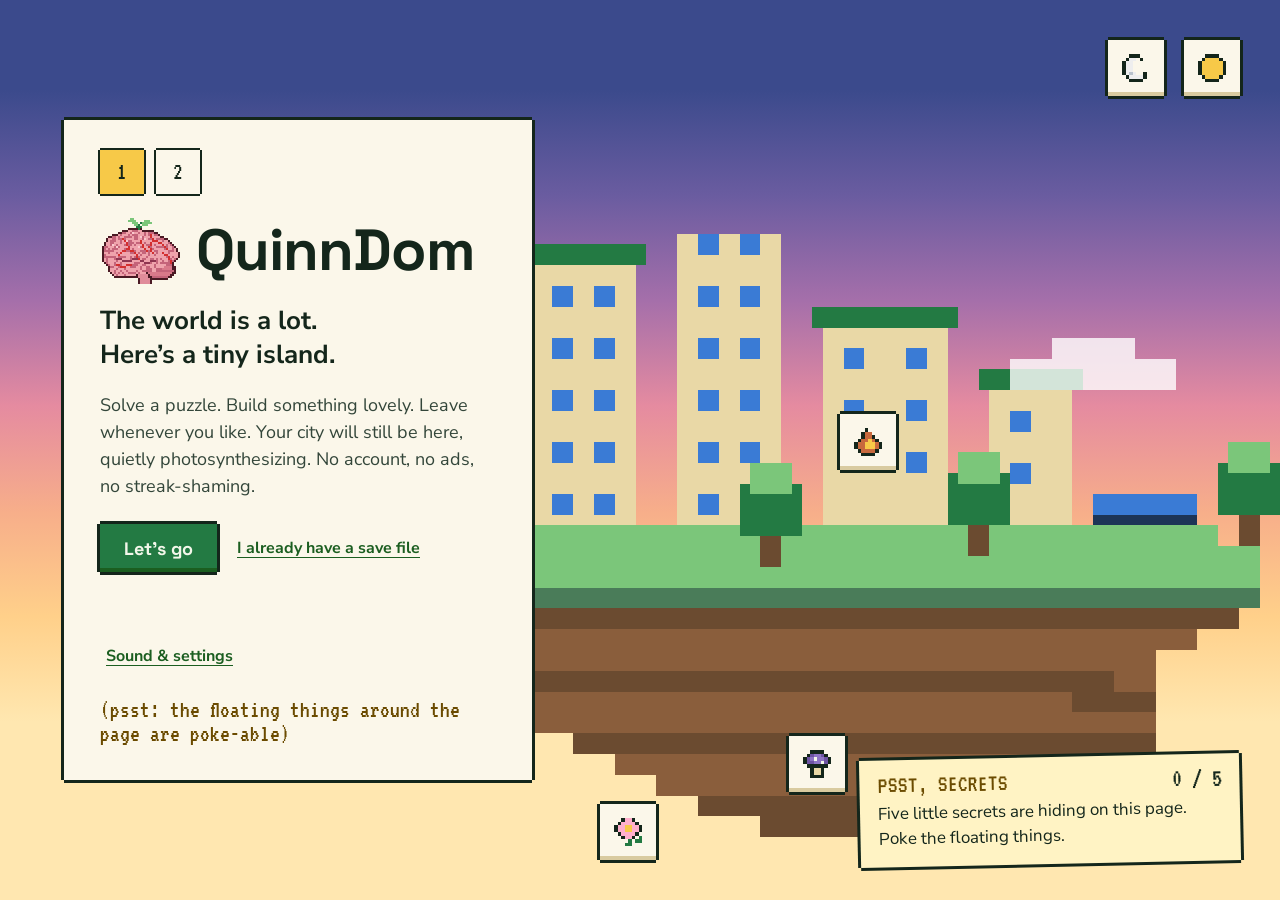
==== index.html @ 4a49a49a "Add the 30 approved passport prompts with answer lists Co-Authored-By: Claude Opus 5.5 <noreply@anth" ====
<!doctype html>
<html lang="en">
<head>
<meta charset="utf-8">
<meta name="viewport" content="width=device-width, initial-scale=1">
<title>QuinnDom</title>
<meta name="description" content="A daily puzzle game that grows one small floating city.">
<link rel="icon" type="image/svg+xml" href="favicon.svg">
<link rel="preconnect" href="https://fonts.googleapis.com">
<link rel="preconnect" href="https://fonts.gstatic.com" crossorigin>
<link href="https://fonts.googleapis.com/css2?family=Nunito+Sans:wght@400;700;800&family=Space+Grotesk:wght@500;700&family=VT323&display=swap" rel="stylesheet">
<link rel="stylesheet" href="css/tokens.css">
<link rel="stylesheet" href="css/ui.css">
<link rel="stylesheet" href="css/screens.css">
</head>
<body>
<main id="app"></main>
<div class="toast pxp" id="toast" role="status" aria-live="polite"></div>
<noscript><p style="padding:24px;color:#F3F7EA;font-family:sans-serif">QuinnDom needs JavaScript to run. Please turn it on for this page.</p></noscript>
<script src="js/clock.js"></script>
<script src="js/countries.js"></script>
<script src="js/prompts.js"></script>
<script src="js/save.js"></script>
<script src="js/sound.js"></script>
<script src="js/art.js"></script>
<script src="js/screens.js"></script>
<script src="js/main.js"></script>
</body>
</html>
---- css/tokens.css ----
/* QuinnDom palette v4 (final) + pixel UI kit tokens */
:root {
  /* Day */
  --forest:#1B5E20; --canopy:#237A43; --leaf:#7BC67A; --moss:#4A7C59; --sky:#3A7BD5; --harbour:#1D3557;
  --sun:#F7C948; --honey:#E9C46A; --brass:#C9A227; --sand:#E9D8A6; --mist:#F3F7EA; --ink:#14261B;
  --clay:#C8693D; --wisteria:#B392AC; --lilac:#CDB4DB;
  /* Night */
  --charcoal:#222831; --slate:#393E46; --biolume:#00ADB5; --fungal:#8EF9F3; --moss-glow:#5CB85C; --moonlight:#EEEEEE;
  /* Punk accents */
  --neon-cyan:#00F5FF; --riot-blue:#2541B2; --spray-teal:#00BFA6;
  /* Rare resources */
  --mimosa:#D9638F; --psilocybe:#6E54A3; --petal-pink:#FFAFCC;
  /* Pixel UI kit (from the v2 boards) */
  --parchment:#FBF7EA; --parchment-shade:#D9CBA0; --note-yellow:#FFF3C4; --sign-wood:#C98A5A; --sign-wood-dark:#A8673F;
  --body-text:#33463A;
  /* Type */
  --font-head:'Space Grotesk',system-ui,sans-serif;
  --font-body:'Nunito Sans',system-ui,sans-serif;
  --font-pixel:'VT323',ui-monospace,monospace;
}
---- css/ui.css ----
*{box-sizing:border-box}
[hidden]{display:none !important}
html,body{margin:0;height:100%}
body{font-family:var(--font-body);color:var(--ink);background:var(--ink);-webkit-font-smoothing:antialiased}
.px{image-rendering:pixelated;shape-rendering:crispEdges}
.sr-only{position:absolute;width:1px;height:1px;overflow:hidden;clip:rect(0 0 0 0);white-space:nowrap}

/* stepped 3px ink outline */
.pxp{background:var(--parchment);box-shadow:0 -3px 0 0 var(--ink),0 3px 0 0 var(--ink),-3px 0 0 0 var(--ink),3px 0 0 0 var(--ink)}
.pbtn{display:inline-flex;align-items:center;justify-content:center;font-family:var(--font-head);font-weight:700;font-size:18px;min-height:48px;padding:0 24px;border:0;cursor:pointer;text-decoration:none;
  background:var(--canopy);color:var(--mist);
  box-shadow:0 -3px 0 0 var(--ink),0 3px 0 0 var(--ink),-3px 0 0 0 var(--ink),3px 0 0 0 var(--ink),inset 0 -4px 0 0 var(--forest)}
.pbtn:hover{background:#2B8A4F}
.pbtn:active{transform:translateY(2px)}
.pbtn.light{background:var(--parchment);color:var(--ink);font-size:16px;padding:0 16px;
  box-shadow:0 -3px 0 0 var(--ink),0 3px 0 0 var(--ink),-3px 0 0 0 var(--ink),3px 0 0 0 var(--ink),inset 0 -4px 0 0 var(--parchment-shade)}
.pbtn.light:hover{background:var(--note-yellow)}
.plink{font-family:var(--font-body);font-weight:700;font-size:16px;min-height:44px;padding:0 6px;border:0;background:transparent;color:var(--forest);cursor:pointer;text-decoration:underline;text-underline-offset:4px}
.plink:hover{color:var(--ink)}
.pbtn:focus-visible,.plink:focus-visible,.stepb:focus-visible,.pin:focus-visible,.egg:focus-visible,.pswitch:focus-visible,.prange:focus-visible{outline:3px solid var(--sun);outline-offset:3px}
.stepb{width:44px;height:44px;padding:0;border:0;cursor:pointer;display:inline-flex;align-items:center;justify-content:center;font-family:var(--font-pixel);font-size:24px;color:var(--ink);
  box-shadow:0 -2px 0 0 var(--ink),0 2px 0 0 var(--ink),-2px 0 0 0 var(--ink),2px 0 0 0 var(--ink)}
.pin{width:100%;min-height:48px;padding:0 14px;border:0;background:#fff;font-family:var(--font-body);font-size:18px;color:var(--ink);
  box-shadow:0 -2px 0 0 var(--ink),0 2px 0 0 var(--ink),-2px 0 0 0 var(--ink),2px 0 0 0 var(--ink)}
.pin::placeholder{color:#5C6B60}
.pin::selection{background:var(--sun)}

/* on/off switch (44px touch target) */
.pswitch{position:relative;flex:0 0 auto;width:76px;min-height:44px;border:0;padding:0;cursor:pointer;background:var(--parchment-shade);font-family:var(--font-pixel);font-size:22px;color:var(--ink);
  box-shadow:0 -2px 0 0 var(--ink),0 2px 0 0 var(--ink),-2px 0 0 0 var(--ink),2px 0 0 0 var(--ink)}
.pswitch[aria-checked="true"]{background:var(--leaf)}
.pswitch .knob{position:absolute;top:6px;left:6px;width:30px;height:32px;background:var(--parchment);box-shadow:0 0 0 2px var(--ink);transition:transform .15s steps(3)}
.pswitch[aria-checked="true"] .knob{transform:translateX(34px)}
.pswitch .lbl{position:absolute;top:50%;transform:translateY(-50%);right:10px}
.pswitch[aria-checked="true"] .lbl{right:auto;left:10px}

/* volume slider */
.prange{-webkit-appearance:none;appearance:none;width:100%;height:44px;background:transparent;cursor:pointer}
.prange::-webkit-slider-runnable-track{height:12px;background:var(--parchment-shade);box-shadow:0 0 0 2px var(--ink)}
.prange::-moz-range-track{height:12px;background:var(--parchment-shade);box-shadow:0 0 0 2px var(--ink)}
.prange::-webkit-slider-thumb{-webkit-appearance:none;width:22px;height:30px;margin-top:-9px;background:var(--canopy);border:0;box-shadow:0 0 0 2px var(--ink)}
.prange::-moz-range-thumb{width:22px;height:30px;border-radius:0;background:var(--canopy);border:0;box-shadow:0 0 0 2px var(--ink)}

/* sound cue toast: every sound has a visual cue */
.toast{position:fixed;left:50%;bottom:28px;transform:translateX(-50%);z-index:50;padding:8px 16px;font-family:var(--font-pixel);font-size:24px;line-height:24px;background:var(--note-yellow);color:var(--ink);pointer-events:none;opacity:0;transition:opacity .15s}
.toast.show{opacity:1}

@media (prefers-reduced-motion:reduce){*{animation:none !important;transition:none !important}}
[tabindex="-1"]:focus{outline:none}
---- css/screens.css ----
.screen{position:fixed;inset:0;overflow:auto;display:none}
.screen.active{display:block}

/* ---------- Welcome ---------- */
.w-stage{position:relative;min-height:100vh;min-height:100dvh;overflow:hidden;background:var(--ink)}
.sky{position:absolute;inset:0;opacity:0;transition:opacity .9s ease-out}
.sky.on{opacity:1}
.sky svg.island{position:absolute;right:0;bottom:0;width:min(1056px,78vw);height:auto;max-height:90%}
.sign{position:absolute;left:min(600px,44vw);top:64px;display:none;flex-direction:column;align-items:center}
.sign.on{display:flex}
.sign .board{padding:10px 22px;background:var(--sign-wood);color:#FFF6E0;font-family:var(--font-head);font-weight:700;font-size:24px;white-space:nowrap;max-width:46vw;overflow:hidden;text-overflow:ellipsis;
  box-shadow:0 -3px 0 0 var(--ink),0 3px 0 0 var(--ink),-3px 0 0 0 var(--ink),3px 0 0 0 var(--ink),inset 0 -4px 0 0 var(--sign-wood-dark)}
.sign .legs{display:flex;gap:120px}
.sign .legs span{width:6px;height:28px;background:var(--sign-wood-dark);box-shadow:0 0 0 2px var(--ink)}
.egg{position:absolute;z-index:3;width:56px;height:56px;padding:0;border:0;cursor:pointer;display:inline-flex;align-items:center;justify-content:center;background:var(--parchment);
  box-shadow:0 -3px 0 0 var(--ink),0 3px 0 0 var(--ink),-3px 0 0 0 var(--ink),3px 0 0 0 var(--ink),inset 0 -4px 0 0 var(--parchment-shade);animation:bob 2.6s ease-in-out infinite}
.egg:hover{background:var(--note-yellow)}
.egg.found{animation:none;background:#D9F0C9}
.egg svg{width:28px;height:28px}
@keyframes bob{0%,100%{transform:translateY(0)}50%{transform:translateY(-7px)}}
.secrets{position:absolute;right:40px;bottom:36px;width:min(380px,calc(100vw - 80px));padding:14px 18px 16px;display:flex;flex-direction:column;gap:6px;background:var(--note-yellow);transform:rotate(-1.2deg)}
.secrets .hd{display:flex;justify-content:space-between;align-items:baseline;font-family:var(--font-pixel)}
.secrets .hd span:first-child{font-size:24px;line-height:20px;color:#6B4B00}
.secrets .hd span:last-child{font-size:26px;line-height:20px}
.secrets .note{font-size:17px;line-height:25px}
.w-wrap{position:absolute;inset:0;display:flex;align-items:center;padding:0 64px;pointer-events:none}
.w-card{pointer-events:auto;width:468px;max-width:100%;padding:30px 36px 34px;display:flex;flex-direction:column;gap:22px;max-height:calc(100vh - 32px);overflow:auto}
.w-card .col{display:flex;flex-direction:column;gap:20px}
.w-card .col.tight{gap:18px}
.w-card h1{margin:0;font-family:var(--font-head);font-weight:700;font-size:58px;line-height:1;letter-spacing:-1px}
.w-card h2{margin:0;font-family:var(--font-head);font-weight:700;font-size:32px;line-height:38px;text-wrap:balance}
.w-card .brand{display:flex;align-items:center;gap:16px}
.w-card .brand svg{width:80px;height:68px;flex:0 0 auto}
.w-card .hello{margin:0;font-size:26px;line-height:34px;font-weight:700;text-wrap:balance}
.w-card .body{margin:0;font-size:18px;line-height:27px;color:var(--body-text)}
.w-card .small{margin:0;font-size:16px;line-height:24px;color:var(--body-text)}
.w-card .psst{margin:0;font-family:var(--font-pixel);font-size:24px;line-height:24px;color:#6B4B00}
.w-card .field{display:flex;flex-direction:column;gap:6px}
.w-card label{font-weight:800;font-size:16px}
.w-card .row{display:flex;flex-wrap:wrap;align-items:center;gap:14px;padding-top:4px}
.w-card .row.nowrap{flex-wrap:nowrap;padding-top:0;gap:12px}
.w-card .err{margin:0;min-height:22px;font-weight:700;font-size:15px;color:#9A3412}
@media (max-width:900px){
  .w-wrap{padding:16px;align-items:flex-start}
  .secrets{position:absolute;right:16px;left:16px;bottom:16px;width:auto}
  .egg{transform:scale(.85)}
}

/* ---------- Home (placeholder for Release 1) ---------- */
.h-stage{min-height:100vh;background:linear-gradient(#4F9BE3,#B0D8EE 55%,#F1EDCF);padding:24px;display:flex;flex-direction:column;gap:20px}
.h-top{display:flex;justify-content:space-between;align-items:center;gap:12px;flex-wrap:wrap}
.h-top .name{padding:10px 18px;font-family:var(--font-head);font-weight:700;font-size:22px}
.h-main{max-width:720px;margin:0 auto;width:100%;padding:28px 32px 32px;display:flex;flex-direction:column;gap:16px}
.h-main h1{margin:0;font-family:var(--font-head);font-size:36px;line-height:42px}
.h-main p{margin:0;font-size:18px;line-height:27px;color:var(--body-text)}
.h-main .tag{font-family:var(--font-pixel);font-size:24px;color:#6B4B00}

/* ---------- Settings ---------- */
.s-stage{min-height:100vh;background:linear-gradient(#4F9BE3,#B0D8EE 55%,#F1EDCF);padding:24px}
.s-card{max-width:620px;margin:0 auto;padding:28px 32px 32px;display:flex;flex-direction:column;gap:20px}
.s-card h1{margin:0;font-family:var(--font-head);font-size:34px}
.s-card h2{margin:4px 0 0;font-family:var(--font-head);font-size:22px}
.s-row{display:flex;align-items:center;justify-content:space-between;gap:16px}
.s-row .txt{display:flex;flex-direction:column;gap:2px}
.s-row .txt b{font-size:18px}
.s-row .txt span{font-size:15px;color:var(--body-text);line-height:21px}
.s-vol{display:flex;align-items:center;gap:12px}
.s-vol .pct{font-family:var(--font-pixel);font-size:26px;min-width:64px;text-align:right}
.s-grid{display:flex;flex-wrap:wrap;gap:10px}
.s-now{font-family:var(--font-pixel);font-size:24px;color:#6B4B00;min-height:24px}
.s-hint{margin:0;font-size:15px;color:var(--body-text);line-height:21px}
.s-hr{border:0;height:3px;background:var(--parchment-shade);margin:0}

.h-clock{display:flex;flex-wrap:wrap;align-items:baseline;gap:8px 16px}
.h-date{font-size:16px;color:var(--body-text)}
.h-count{font-family:var(--font-pixel);font-size:26px;color:var(--harbour);margin-left:auto}
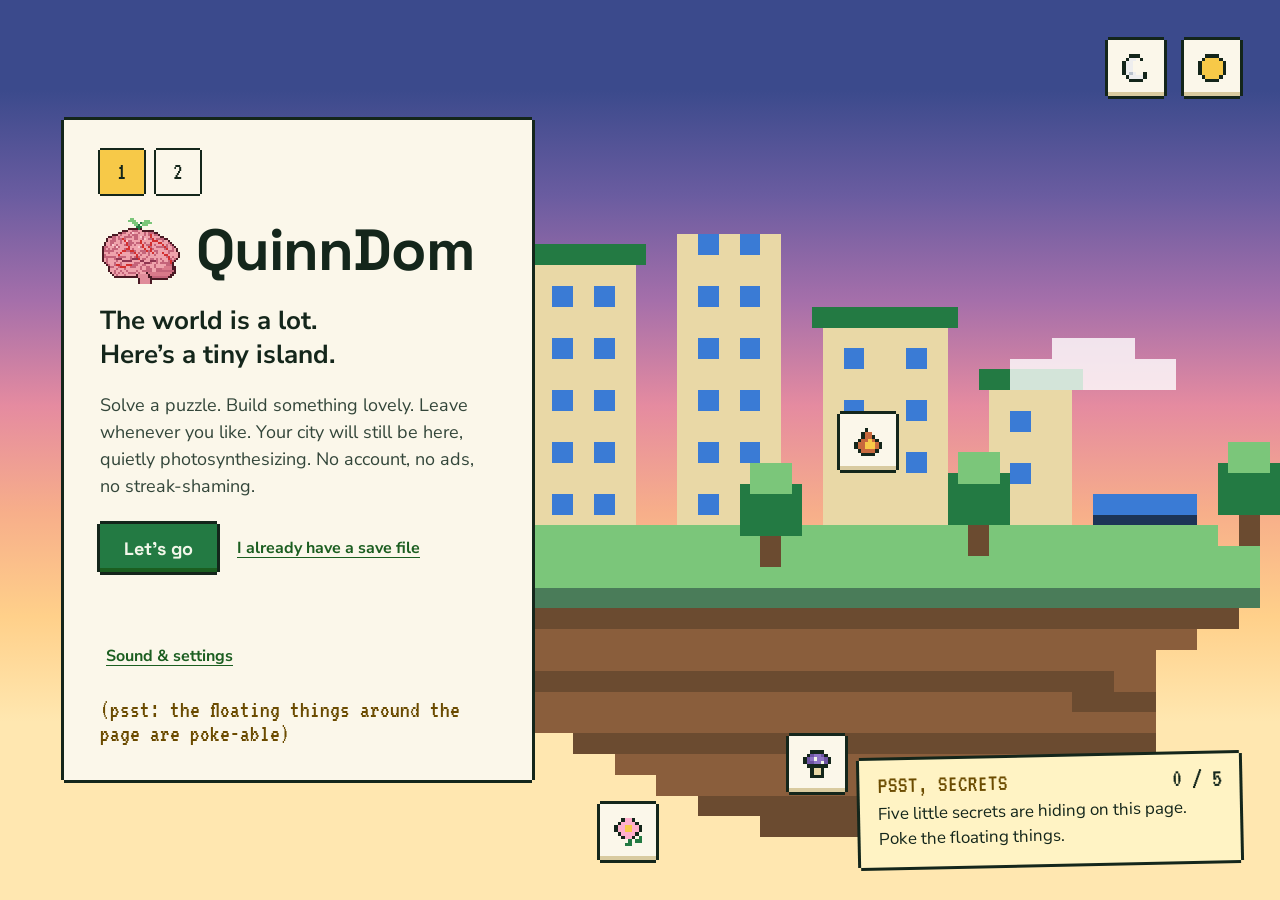
==== commit 5738b4a6: "Passport screen: chart sheet, 3 pins, suggestions, stamp book; verified prompt answer lists; save re" ====
--- a/index.html
+++ b/index.html
@@ -12,6 +12,7 @@
 <link rel="stylesheet" href="css/tokens.css">
 <link rel="stylesheet" href="css/ui.css">
 <link rel="stylesheet" href="css/screens.css">
+<link rel="stylesheet" href="css/passport.css">
 </head>
 <body>
 <main id="app"></main>
@@ -23,6 +24,7 @@
 <script src="js/save.js"></script>
 <script src="js/sound.js"></script>
 <script src="js/art.js"></script>
+<script src="js/passport.js"></script>
 <script src="js/screens.js"></script>
 <script src="js/main.js"></script>
 </body>
--- a/css/passport.css
+++ b/css/passport.css
@@ -0,0 +1,125 @@
+/* ---------- Passport screen: printed chart + stamp book ---------- */
+.pp-stage{min-height:100vh;background:linear-gradient(#4F9BE3,#B0D8EE 55%,#F1EDCF);padding:20px 24px 40px}
+.pp-top{max-width:1120px;margin:0 auto 20px;display:flex;align-items:center;justify-content:space-between;gap:12px}
+.pp-top-t{font-family:var(--font-pixel);font-size:30px;letter-spacing:2px;color:var(--harbour)}
+.pp-grid{max-width:1120px;margin:0 auto;display:grid;grid-template-columns:minmax(0,1.35fr) minmax(0,1fr);gap:28px;align-items:start}
+
+/* chart sheet: cream paper, ruled double border, faint graticule */
+.pp-chart{position:relative;padding:34px 34px 30px;background-color:#F4E9CD;
+  background-image:linear-gradient(to right,rgba(201,162,39,.16) 1px,transparent 1px),linear-gradient(to bottom,rgba(201,162,39,.16) 1px,transparent 1px);background-size:48px 48px;
+  box-shadow:0 -3px 0 0 var(--ink),0 3px 0 0 var(--ink),-3px 0 0 0 var(--ink),3px 0 0 0 var(--ink),inset 0 0 0 8px #F4E9CD,inset 0 0 0 10px var(--brass),inset 0 0 0 12px #F4E9CD,inset 0 0 0 13px var(--brass);
+  display:flex;flex-direction:column;gap:18px}
+.pp-chart .tick{position:absolute;width:10px;height:10px;border:0 solid var(--ink)}
+.pp-chart .tl{left:20px;top:20px;border-left-width:3px;border-top-width:3px}.pp-chart .tr{right:20px;top:20px;border-right-width:3px;border-top-width:3px}
+.pp-chart .bl{left:20px;bottom:20px;border-left-width:3px;border-bottom-width:3px}.pp-chart .br{right:20px;bottom:20px;border-right-width:3px;border-bottom-width:3px}
+.pp-meta{display:flex;justify-content:space-between;gap:12px;flex-wrap:wrap;font-family:var(--font-pixel);font-size:22px;color:#6B4B00;padding:0 10px}
+
+/* title cartouche with ribbon ends */
+.pp-cartouche{display:flex;align-items:stretch;justify-content:center;padding:0 6px}
+.pp-ct{flex:1;background:var(--parchment);padding:16px 22px 20px;text-align:center;display:flex;flex-direction:column;gap:10px;
+  box-shadow:0 -3px 0 0 var(--ink),0 3px 0 0 var(--ink),-3px 0 0 0 var(--ink),3px 0 0 0 var(--ink),inset 0 -4px 0 0 var(--parchment-shade)}
+.pp-cartouche .rib{width:34px;margin:14px 0;background:var(--clay);box-shadow:0 -3px 0 0 var(--ink),0 3px 0 0 var(--ink),-3px 0 0 0 var(--ink),3px 0 0 0 var(--ink),inset 0 -4px 0 0 #A6532D}
+.pp-cartouche .rib.l{margin-right:-3px;clip-path:polygon(0 0,100% 0,100% 100%,0 100%,30% 50%)}.pp-cartouche .rib.r{margin-left:-3px;clip-path:polygon(0 0,100% 0,70% 50%,100% 100%,0 100%)}
+.pp-tags{display:flex;justify-content:center;gap:8px;flex-wrap:wrap}
+.pp-fam,.pp-lvl{font-family:var(--font-pixel);font-size:22px;line-height:22px;padding:2px 10px;background:var(--note-yellow);color:#6B4B00;box-shadow:0 0 0 2px var(--ink)}
+.pp-lvl[data-level="Easy"]{background:#D9F0C9;color:#1B5E20}.pp-lvl[data-level="Medium"]{background:#FFE6A8;color:#6B4B00}.pp-lvl[data-level="Hard"]{background:#F6C9B6;color:#8A3515}
+.pp-ct h1{margin:0;font-family:var(--font-head);font-weight:700;font-size:32px;line-height:38px;text-wrap:balance}
+.pp-ct h1 .pp-lead{display:block;font-family:var(--font-body);font-weight:700;font-size:16px;line-height:20px;letter-spacing:.5px;text-transform:uppercase;color:var(--body-text);margin-bottom:2px}
+
+/* tries as map pins */
+.pp-pinrow{display:flex;align-items:flex-end;justify-content:space-between;gap:12px;padding:0 10px}
+.pp-pins{list-style:none;margin:0;padding:0;display:flex;gap:18px}
+.pp-pins li{display:flex;flex-direction:column;align-items:center;gap:4px;font-family:var(--font-pixel);font-size:20px;line-height:18px;color:var(--body-text)}
+.pp-pin{width:30px;height:42px}
+.pp-pins li.set .pp-pin{animation:drop .28s steps(4) both}
+.pp-left{font-family:var(--font-pixel);font-size:26px;color:var(--harbour)}
+@keyframes drop{from{transform:translateY(-16px) scale(1.2);opacity:.2}to{transform:none;opacity:1}}
+
+/* guess field + suggestions */
+.pp-form{display:flex;gap:12px;align-items:flex-start;padding:0 10px}
+.pp-combo{position:relative;flex:1}
+.pp-combo .pin{min-height:52px;font-size:20px}
+.pp-form .pbtn{min-height:52px;flex:0 0 auto}
+.pp-sug{list-style:none;margin:6px 0 0;padding:4px 0;position:absolute;left:0;right:0;top:100%;z-index:6;max-height:320px;overflow:auto}
+.pp-sug li{display:flex;justify-content:space-between;gap:12px;align-items:center;min-height:44px;padding:0 14px;cursor:pointer;font-size:18px}
+.pp-sug li span{font-size:14px;color:var(--body-text)}
+.pp-sug li:hover,.pp-sug li[aria-selected="true"]{background:var(--note-yellow)}
+.pp-msg{margin:0;min-height:22px;padding:0 10px;font-weight:700;font-size:15px;color:var(--body-text)}
+.pp-msg.bad{color:#9A3412}
+
+/* ledger of tries: each wrong answer shows why */
+.pp-ledger{list-style:none;margin:0;padding:0 10px;display:flex;flex-direction:column;gap:10px}
+.pp-ledger li{display:flex;gap:12px;align-items:flex-start;padding:10px 14px;background:var(--parchment);box-shadow:0 -2px 0 0 var(--ink),0 2px 0 0 var(--ink),-2px 0 0 0 var(--ink),2px 0 0 0 var(--ink)}
+.pp-ledger .mk{font-family:var(--font-pixel);font-size:30px;line-height:24px;width:22px;text-align:center}
+.pp-ledger li.no .mk{color:#C0392B}.pp-ledger li.ok .mk{color:var(--canopy)}
+.pp-ledger b{font-size:18px}.pp-ledger .why{display:block;font-size:15px;line-height:21px;color:var(--body-text);margin-top:2px}
+
+.pp-rule{margin:0 10px;padding:10px 14px;font-size:15px;line-height:22px;color:var(--ink);background:var(--note-yellow);box-shadow:0 0 0 2px var(--ink)}
+.pp-rule b{display:block;font-family:var(--font-pixel);font-weight:400;font-size:22px;line-height:20px;color:#6B4B00}
+/* result */
+.pp-result{padding:0 10px;display:flex;flex-direction:column;gap:14px}
+.pp-hero{display:flex;gap:20px;align-items:center;flex-wrap:wrap}
+.pp-hero-t{flex:1;min-width:220px;display:flex;flex-direction:column;gap:8px}
+.pp-hero-t h2{margin:0;font-family:var(--font-head);font-size:28px;line-height:34px}
+.pp-hero-t p{margin:0;font-size:17px;line-height:25px;color:var(--body-text)}
+.pp-hero-t .rew{font-family:var(--font-pixel);font-size:24px;line-height:24px;color:#6B4B00}
+.pp-chips{list-style:none;margin:4px 0 0;padding:0;display:flex;flex-wrap:wrap;gap:8px}
+.pp-chips li{padding:4px 10px;background:var(--parchment);font-size:15px;box-shadow:0 0 0 2px var(--ink)}
+.pp-chips li.more{background:var(--note-yellow);font-family:var(--font-pixel);font-size:20px}
+.pp-next{display:flex;align-items:baseline;gap:12px;flex-wrap:wrap;font-size:16px;color:var(--body-text)}
+.pp-cnt{font-family:var(--font-pixel);font-size:30px;color:var(--harbour)}
+
+/* stamps */
+.pp-stamps{list-style:none;margin:0;padding:6px;display:grid;grid-template-columns:repeat(auto-fill,minmax(112px,1fr));gap:16px}
+.pp-stamps.one{display:block;padding:0}
+.pp-stamp{position:relative;display:flex;flex-direction:column;align-items:center;gap:0;padding:0 0 8px;background:#FFFDF4;transform:rotate(var(--rot));color:var(--ink);
+  box-shadow:0 -3px 0 0 var(--ink-c),0 3px 0 0 var(--ink-c),-3px 0 0 0 var(--ink-c),3px 0 0 0 var(--ink-c),0 0 0 7px #FFFDF4,0 -10px 0 0 var(--ink-c),0 10px 0 0 var(--ink-c),-10px 0 0 0 var(--ink-c),10px 0 0 0 var(--ink-c)}
+.pp-stamp .band{align-self:stretch;text-align:center;background:var(--ink-c);color:#fff;font-family:var(--font-pixel);font-size:16px;line-height:18px;letter-spacing:1px}
+.pp-stamp .code{font-family:var(--font-pixel);font-size:52px;line-height:50px;color:var(--ink-c);margin-top:4px}
+.pp-stamp .nm{font-family:var(--font-head);font-weight:700;font-size:13px;line-height:16px;text-align:center;padding:0 6px;text-wrap:balance}
+.pp-stamp .dt{font-family:var(--font-pixel);font-size:16px;line-height:16px;color:var(--body-text);margin-top:2px}
+.pp-stamp.gold{background:linear-gradient(135deg,#FFF3C4,#F7C948 55%,#E9C46A);--ink-c:#8A6A00}
+.pp-stamp.gold .code{color:#5C4500}.pp-stamp.gold .band{background:#8A6A00;color:#FFF3C4}.pp-stamp.gold .dt{color:#5C4500}
+.pp-stamp .gem{position:absolute;right:-14px;top:-18px;width:26px;height:26px;display:flex;align-items:center;justify-content:center;background:var(--sun);color:#fff;box-shadow:0 0 0 2px var(--ink)}
+.pp-stamp.big{width:168px;margin:14px}
+.pp-stamp.big .code{font-size:76px;line-height:70px}.pp-stamp.big .nm{font-size:15px}.pp-stamp.big .band{font-size:18px}
+.pp-stamp.slam{animation:slam .5s steps(6) both}
+@keyframes slam{0%{transform:rotate(var(--rot)) scale(2.2);opacity:0}60%{transform:rotate(var(--rot)) scale(.92);opacity:1}100%{transform:rotate(var(--rot)) scale(1)}}
+.pp-ghost{aspect-ratio:1/1.1;display:flex;align-items:center;justify-content:center;font-family:var(--font-pixel);font-size:40px;color:var(--parchment-shade);box-shadow:0 0 0 3px var(--parchment-shade) inset}
+
+/* passport book */
+.pp-book-wrap{display:flex;flex-direction:column}
+.pp-cover{display:flex;justify-content:space-between;align-items:center;gap:12px;padding:18px 22px;background:var(--harbour);color:var(--mist);
+  box-shadow:0 -3px 0 0 var(--ink),-3px 0 0 0 var(--ink),3px 0 0 0 var(--ink)}
+.pp-covt h2{margin:0;font-family:var(--font-head);font-size:28px;line-height:32px;color:var(--honey);letter-spacing:1px}
+.pp-sub{font-family:var(--font-pixel);font-size:20px;letter-spacing:3px;color:#B0D8EE}
+.pp-nums{display:flex;flex-direction:column;align-items:flex-end;font-family:var(--font-pixel);font-size:30px;line-height:28px}
+.pp-nums .g{font-size:22px;color:var(--honey)}
+.pp-pages{padding:20px 18px 22px;background:var(--parchment);display:flex;flex-direction:column;gap:12px;
+  box-shadow:0 3px 0 0 var(--ink),-3px 0 0 0 var(--ink),3px 0 0 0 var(--ink),inset 0 -4px 0 0 var(--parchment-shade)}
+.pp-pages h3{margin:6px 0 0;font-family:var(--font-head);font-size:16px;letter-spacing:.5px;text-transform:uppercase;color:var(--body-text)}
+.pp-empty{margin:0;font-size:16px;line-height:24px;color:var(--body-text)}
+.pp-cont{list-style:none;margin:0;padding:0;display:flex;flex-direction:column;gap:8px}
+.pp-cont li{display:grid;grid-template-columns:116px 1fr 56px;gap:10px;align-items:center;font-size:14px}
+.pp-cont .bar{height:12px;background:var(--parchment-shade);box-shadow:0 0 0 2px var(--ink);display:block}
+.pp-cont .bar i{display:block;height:100%}
+.pp-cont .cv{font-family:var(--font-pixel);font-size:20px;text-align:right}
+
+/* home card */
+.h-pass{display:flex;align-items:center;justify-content:space-between;gap:16px;flex-wrap:wrap;padding:16px 20px;background:#F4E9CD}
+.h-pass .t{display:flex;flex-direction:column;gap:2px}
+.h-pass .t b{font-family:var(--font-head);font-size:20px}
+.h-pass .t span{font-size:15px;color:var(--body-text)}
+
+@media (max-width:900px){
+  .pp-stage{padding:14px 16px 36px}
+  .pp-grid{grid-template-columns:1fr;gap:24px}
+  .pp-chart{padding:30px 20px 26px}
+  .pp-ct h1{font-size:26px;line-height:32px}
+  .pp-form{flex-wrap:wrap}.pp-form .pbtn{width:100%}
+  .pp-cartouche .rib{width:20px}
+  .pp-cont li{grid-template-columns:96px 1fr 48px}
+}
+.pp-top .pbtn{white-space:nowrap;padding:0 14px}
+.pp-left{white-space:nowrap}
+@media (max-width:480px){.pp-left{font-size:22px}.pp-pins{gap:12px}}
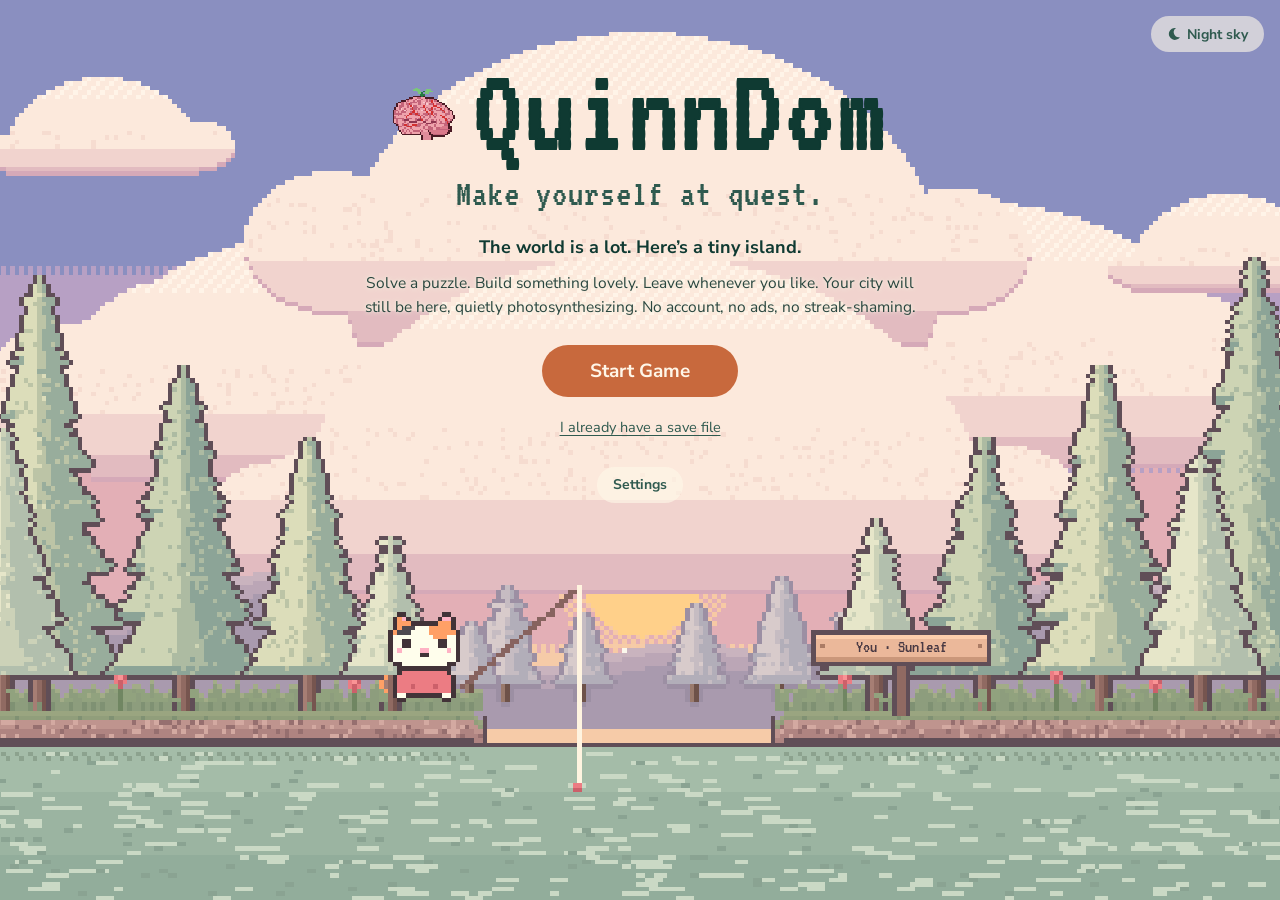
==== commit cfb00ad2: "Release 3: 3/4 pixel village island, starter town, cloud transition, villagers, water; Welcome butto" ====
--- a/index.html
+++ b/index.html
@@ -13,6 +13,7 @@
 <link rel="stylesheet" href="css/ui.css">
 <link rel="stylesheet" href="css/screens.css">
 <link rel="stylesheet" href="css/passport.css">
+<link rel="stylesheet" href="css/city.css">
 </head>
 <body>
 <main id="app"></main>
@@ -21,10 +22,20 @@
 <script src="js/clock.js"></script>
 <script src="js/countries.js"></script>
 <script src="js/prompts.js"></script>
+<script src="js/buildings.js"></script>
+<script src="js/terrain.js"></script>
+<script src="js/city.js"></script>
 <script src="js/save.js"></script>
 <script src="js/sound.js"></script>
 <script src="js/art.js"></script>
+<script src="js/daily.js"></script>
+<script src="js/worldmap.js"></script>
+<script src="js/stamps.js"></script>
+<script src="js/mapview.js"></script>
+<script src="js/sharecard.js"></script>
 <script src="js/passport.js"></script>
+<script src="js/cityart.js"></script>
+<script src="js/cityview.js"></script>
 <script src="js/screens.js"></script>
 <script src="js/main.js"></script>
 </body>
--- a/css/screens.css
+++ b/css/screens.css
@@ -1,49 +1,91 @@
 .screen{position:fixed;inset:0;overflow:auto;display:none}
-.screen.active{display:block}
+.screen.active{display:block;animation:screenIn .5s cubic-bezier(.2,.8,.2,1) both}
+@keyframes screenIn{from{opacity:0;transform:scale(1.012)}to{opacity:1;transform:none}}
 
 /* ---------- Welcome ---------- */
-.w-stage{position:relative;min-height:100vh;min-height:100dvh;overflow:hidden;background:var(--ink)}
-.sky{position:absolute;inset:0;opacity:0;transition:opacity .9s ease-out}
-.sky.on{opacity:1}
-.sky svg.island{position:absolute;right:0;bottom:0;width:min(1056px,78vw);height:auto;max-height:90%}
-.sign{position:absolute;left:min(600px,44vw);top:64px;display:none;flex-direction:column;align-items:center}
-.sign.on{display:flex}
-.sign .board{padding:10px 22px;background:var(--sign-wood);color:#FFF6E0;font-family:var(--font-head);font-weight:700;font-size:24px;white-space:nowrap;max-width:46vw;overflow:hidden;text-overflow:ellipsis;
-  box-shadow:0 -3px 0 0 var(--ink),0 3px 0 0 var(--ink),-3px 0 0 0 var(--ink),3px 0 0 0 var(--ink),inset 0 -4px 0 0 var(--sign-wood-dark)}
-.sign .legs{display:flex;gap:120px}
-.sign .legs span{width:6px;height:28px;background:var(--sign-wood-dark);box-shadow:0 0 0 2px var(--ink)}
-.egg{position:absolute;z-index:3;width:56px;height:56px;padding:0;border:0;cursor:pointer;display:inline-flex;align-items:center;justify-content:center;background:var(--parchment);
-  box-shadow:0 -3px 0 0 var(--ink),0 3px 0 0 var(--ink),-3px 0 0 0 var(--ink),3px 0 0 0 var(--ink),inset 0 -4px 0 0 var(--parchment-shade);animation:bob 2.6s ease-in-out infinite}
-.egg:hover{background:var(--note-yellow)}
-.egg.found{animation:none;background:#D9F0C9}
-.egg svg{width:28px;height:28px}
-@keyframes bob{0%,100%{transform:translateY(0)}50%{transform:translateY(-7px)}}
-.secrets{position:absolute;right:40px;bottom:36px;width:min(380px,calc(100vw - 80px));padding:14px 18px 16px;display:flex;flex-direction:column;gap:6px;background:var(--note-yellow);transform:rotate(-1.2deg)}
-.secrets .hd{display:flex;justify-content:space-between;align-items:baseline;font-family:var(--font-pixel)}
-.secrets .hd span:first-child{font-size:24px;line-height:20px;color:#6B4B00}
-.secrets .hd span:last-child{font-size:26px;line-height:20px}
-.secrets .note{font-size:17px;line-height:25px}
-.w-wrap{position:absolute;inset:0;display:flex;align-items:center;padding:0 64px;pointer-events:none}
-.w-card{pointer-events:auto;width:468px;max-width:100%;padding:30px 36px 34px;display:flex;flex-direction:column;gap:22px;max-height:calc(100vh - 32px);overflow:auto}
-.w-card .col{display:flex;flex-direction:column;gap:20px}
-.w-card .col.tight{gap:18px}
-.w-card h1{margin:0;font-family:var(--font-head);font-weight:700;font-size:58px;line-height:1;letter-spacing:-1px}
-.w-card h2{margin:0;font-family:var(--font-head);font-weight:700;font-size:32px;line-height:38px;text-wrap:balance}
-.w-card .brand{display:flex;align-items:center;gap:16px}
-.w-card .brand svg{width:80px;height:68px;flex:0 0 auto}
-.w-card .hello{margin:0;font-size:26px;line-height:34px;font-weight:700;text-wrap:balance}
-.w-card .body{margin:0;font-size:18px;line-height:27px;color:var(--body-text)}
-.w-card .small{margin:0;font-size:16px;line-height:24px;color:var(--body-text)}
-.w-card .psst{margin:0;font-family:var(--font-pixel);font-size:24px;line-height:24px;color:#6B4B00}
-.w-card .field{display:flex;flex-direction:column;gap:6px}
-.w-card label{font-weight:800;font-size:16px}
-.w-card .row{display:flex;flex-wrap:wrap;align-items:center;gap:14px;padding-top:4px}
-.w-card .row.nowrap{flex-wrap:nowrap;padding-top:0;gap:12px}
-.w-card .err{margin:0;min-height:22px;font-weight:700;font-size:15px;color:#9A3412}
-@media (max-width:900px){
-  .w-wrap{padding:16px;align-items:flex-start}
-  .secrets{position:absolute;right:16px;left:16px;bottom:16px;width:auto}
-  .egg{transform:scale(.85)}
+/* Welcome v3: pixel woodland lake. --u = size of one design pixel (design is 1280x800 landscape, 392x800 portrait) */
+.w3{position:relative;height:100%;overflow:hidden;background:#0A1330;--u:max(100vw/1280,100vh/800);
+  --t:#0F3A32;--tag:#2F5A4F;--bd:#2A463F;--sh:0 0 6px #F3EFDF,0 0 3px #F3EFDF;--lk:#2F5A4F;--chb:rgba(255,248,232,.62);--chf:#2F5A4F;--sg:#4A3A44}
+.w3[data-sky="night"]{--t:#F3F7EA;--tag:#8EF9F3;--bd:#E4ECF2;--sh:0 0 6px #17295A,0 0 3px #17295A;--lk:#CFE0EE;--chb:rgba(20,30,60,.62);--chf:#DDE7EE;--sg:#E4ECF2}
+.w3-st{position:absolute;left:50%;bottom:0;width:calc(1280*var(--u));height:calc(800*var(--u));transform:translateX(-50%)}
+.w3-l{position:absolute;inset:0;background-size:100% 100%;background-repeat:no-repeat;image-rendering:pixelated;opacity:0;transition:opacity 1.2s ease,filter 1.2s ease}
+.w3-l.dawn{background-image:url(../assets/welcome/desk-dawn.png)}
+.w3-l.day{background-image:url(../assets/welcome/desk-day.png)}
+.w3-l.night{background-image:url(../assets/welcome/desk-night.png)}
+.w3-l.fr{background-image:url(../assets/welcome/desk-front.png)}
+.w3-l.frn{background-image:url(../assets/welcome/desk-frontnight.png)}
+.w3-l.fa{background-image:url(../assets/welcome/desk-fliesa.png)}
+.w3-l.fb{background-image:url(../assets/welcome/desk-fliesb.png)}
+.w3[data-sky="dawn"] .w3-l.dawn,.w3[data-sky="day"] .w3-l.day,.w3[data-sky="night"] .w3-l.night{opacity:1}
+.w3:not([data-sky="night"]) .w3-l.fr{opacity:1}
+.w3[data-sky="dawn"] .w3-l.fr{filter:sepia(.2) saturate(1.1) hue-rotate(-14deg)}
+.w3[data-sky="night"] .w3-l.frn{opacity:1}
+.w3[data-sky="night"] .w3-l.fa{opacity:1;animation:w3ff 3.4s ease-in-out infinite}
+.w3[data-sky="night"] .w3-l.fb{opacity:1;animation:w3ff 3.4s ease-in-out 1.7s infinite}
+@keyframes w3ff{0%,100%{opacity:.15}50%{opacity:1}}
+.w3-sign{position:absolute;left:calc(794*var(--u));top:calc(562*var(--u));width:calc(156*var(--u));height:calc(26*var(--u));display:flex;align-items:center;justify-content:center;font-family:var(--font-pixel);font-size:calc(16*var(--u));line-height:1;color:var(--sg);white-space:nowrap;overflow:hidden;text-overflow:ellipsis;transition:color .9s,opacity .3s}
+.w3-chip{font-family:var(--font-body);font-weight:700;font-size:14px;min-height:36px;padding:0 16px;border:0;border-radius:999px;background:var(--chb);color:var(--chf);cursor:pointer;display:inline-flex;align-items:center;gap:6px;transition:transform .15s ease,background .9s,color .9s}
+.w3-chip:hover{transform:translateY(-2px)}
+.w3-chip svg{width:14px;height:14px}
+.w3-moon{position:absolute;right:16px;top:16px;z-index:3}
+.w3-c{position:absolute;left:0;right:0;top:60px;z-index:2;display:flex;flex-direction:column;align-items:center;text-align:center;gap:10px;padding:0 16px;pointer-events:none}
+.w3-c>*{pointer-events:auto}
+.w3-brand{display:flex;align-items:center;gap:18px}
+.w3-brand svg{width:64px;height:54px;flex:0 0 auto}
+.w3-c h1{margin:0;font-family:var(--font-pixel);font-weight:400;font-size:min(124px,15vw);line-height:.85;letter-spacing:2px;color:var(--t);-webkit-text-stroke:2px var(--t);transition:color .9s}
+.w3-c h2{margin:8px 0 0;font-family:var(--font-head);font-weight:700;font-size:40px;line-height:1.1;color:var(--t);transition:color .9s}
+.w3-mini{display:flex;align-items:center;gap:12px;font-family:var(--font-pixel);font-size:56px;line-height:1;color:var(--t);-webkit-text-stroke:1px var(--t);transition:color .9s}
+.w3-mini svg{width:40px;height:34px}
+.w3-tag{margin:0;font-family:var(--font-pixel);font-size:38px;line-height:1;letter-spacing:1px;color:var(--tag);transition:color .9s}
+.w3-tag.s{font-size:26px}
+.w3-hello{margin:12px 0 0;font-size:18px;line-height:1.4;font-weight:700;color:var(--t);transition:color .9s}
+.w3-body{margin:0;max-width:560px;font-size:15.5px;line-height:1.55;color:var(--bd);text-shadow:var(--sh);transition:color .9s}
+.w3-go{margin-top:16px;font-family:var(--font-body);font-weight:700;font-size:19px;min-height:52px;padding:0 48px;border:0;border-radius:999px;background:var(--clay);color:#FFF6E8;cursor:pointer;transition:transform .15s ease,background .15s ease}
+.w3-go:hover{background:#B85E36;transform:translateY(-2px)}
+.w3-go:active{transform:none}
+.w3-link{background:none;border:0;font-family:var(--font-body);font-weight:400;font-size:14.5px;min-height:40px;padding:0 10px;color:var(--lk);text-decoration:underline;text-underline-offset:3px;cursor:pointer;transition:color .9s}
+.w3-err{margin:0;min-height:0;font-weight:700;font-size:14.5px;color:#7A2E0C}
+.w3-err:not(:empty){padding:6px 14px;border-radius:999px;background:#FFF1DE}
+.w3-box{position:absolute;z-index:2;bottom:calc(214*var(--u));width:clamp(200px,calc(262*var(--u)),340px);padding:14px 16px;border-radius:12px;background:#F6ECD6;box-shadow:0 0 0 2.5px #5C4A55,0 4px 0 2.5px rgba(92,74,85,.35);display:flex;flex-direction:column;gap:8px;text-align:left}
+.w3-box.a{left:max(10px,calc(50vw - 570*var(--u)))}
+.w3-box.b{right:max(10px,calc(50vw - 606*var(--u)))}
+.w3-box label{font-weight:700;font-size:15px;line-height:1.25;color:#0F3A32}
+.w3-box .tip{font-size:13px;line-height:1.3;color:#4A5E57}
+.w3-box .pin{min-height:44px;border-radius:8px;box-shadow:inset 0 0 0 1.5px #B7C7BC;font-size:16px;padding:0 12px}
+.w3-box .pin:focus{box-shadow:inset 0 0 0 2px var(--canopy);outline:none}
+.w3-box .w3-sm{align-self:flex-start;font-family:var(--font-body);font-weight:700;font-size:13px;min-height:36px;padding:0 14px;border:0;border-radius:999px;background:#E3F0E8;color:#0F3A32;cursor:pointer}
+.w3-box .w3-sm:hover{background:#D3E8DB}
+.w3-box .posts{position:absolute;top:100%;left:0;right:0;display:flex;justify-content:space-between;padding:0 calc(20*var(--u));pointer-events:none}
+.w3-box .posts span{width:9px;height:calc(58*var(--u));background:#86675B;box-shadow:0 0 0 2px #5C4A55}
+.w3-chip:focus-visible,.w3-go:focus-visible,.w3-link:focus-visible,.w3-sm:focus-visible{outline:3px solid var(--sun);outline-offset:3px}
+@media (max-height:700px) and (min-aspect-ratio:1/1){.w3-body{display:none}.w3-c{top:36px;gap:6px}.w3-c h1{font-size:84px}.w3-go{margin-top:8px}.w3-tag{font-size:30px}}
+@media (max-aspect-ratio:1/1){
+  .w3{--u:max(100vw/392,100vh/800)}
+  .w3-st{width:calc(392*var(--u))}
+  .w3-l.dawn{background-image:url(../assets/welcome/phone-dawn.png)}
+  .w3-l.day{background-image:url(../assets/welcome/phone-day.png)}
+  .w3-l.night{background-image:url(../assets/welcome/phone-night.png)}
+  .w3-l.fr{background-image:url(../assets/welcome/phone-front.png)}
+  .w3-l.frn{background-image:url(../assets/welcome/phone-frontnight.png)}
+  .w3-l.fa{background-image:url(../assets/welcome/phone-fliesa.png)}
+  .w3-l.fb{background-image:url(../assets/welcome/phone-fliesb.png)}
+  .w3-sign{left:calc(218*var(--u));top:calc(598*var(--u));width:calc(144*var(--u));height:calc(30*var(--u));font-size:calc(14*var(--u))}
+  .w3[data-step="1"] .w3-sign{opacity:0}
+  .w3-c{top:64px;gap:8px;padding:0 22px}
+  .w3[data-step="1"] .w3-c{top:48px}
+  .w3-brand{flex-direction:column;gap:4px}
+  .w3-brand svg{width:40px;height:34px}
+  .w3-c h1{font-size:62px;line-height:.9;letter-spacing:0;-webkit-text-stroke:1.5px var(--t)}
+  .w3-c h2{font-size:28px;margin-top:4px}
+  .w3-mini{font-size:40px}.w3-mini svg{width:30px;height:26px}
+  .w3-tag{font-size:26px}.w3-tag.s{font-size:22px}
+  .w3-hello{font-size:16px;margin-top:10px}
+  .w3-body{max-width:318px;font-size:14.5px}
+  .w3-go{padding:0 56px}
+  .w3-box{bottom:calc(144*var(--u));width:calc(50vw - 12px);padding:10px}
+  .w3-box.a{left:8px}.w3-box.b{right:8px;left:auto}
+  .w3-box .posts{padding:0 14px}.w3-box .posts span{height:calc(92*var(--u))}
+  .w3-box label{font-size:13px}.w3-box .tip{font-size:12px}.w3-box .pin{font-size:15px}
 }
 
 /* ---------- Home (placeholder for Release 1) ---------- */
@@ -74,3 +116,57 @@
 .h-clock{display:flex;flex-wrap:wrap;align-items:baseline;gap:8px 16px}
 .h-date{font-size:16px;color:var(--body-text)}
 .h-count{font-family:var(--font-pixel);font-size:26px;color:var(--harbour);margin-left:auto}
+
+/* ---------- Daily core: streak banner, Today list, check-in card ---------- */
+.h-streak{display:flex;align-items:center;gap:14px;padding:10px 14px;background:var(--note-yellow);box-shadow:0 -3px 0 0 var(--ink),0 3px 0 0 var(--ink),-3px 0 0 0 var(--ink),3px 0 0 0 var(--ink)}
+.h-streak .fl .resi{width:44px;height:44px;display:block}
+.h-streak .sn{flex:1;min-width:0;font:700 18px/22px var(--font-head);color:var(--ink)}
+.h-streak .sn b{font:40px/36px var(--font-pixel);font-weight:400;margin-right:6px}
+.h-streak .sn small{display:block;font:400 14px/18px var(--font-body);color:var(--body-text)}
+.fzs{display:flex;gap:6px}.fz{display:inline-flex;opacity:.28;filter:grayscale(1)}.fz.on{opacity:1;filter:none}.fz .resi{width:30px;height:30px;display:block}
+.h-today{padding:14px 16px;display:flex;flex-direction:column;gap:10px}
+.h-today h2{margin:0;font:700 22px/26px var(--font-head)}
+.h-tasks{list-style:none;margin:0;padding:0;display:flex;flex-direction:column;gap:8px}
+.h-tasks li{display:flex;align-items:center;gap:12px;padding:8px 10px;background:rgba(255,255,255,.55);box-shadow:0 0 0 2px var(--ink)}
+.h-tasks li.soon{opacity:.55}
+.h-tasks .ck{flex:none;width:28px;height:28px;display:flex;align-items:center;justify-content:center;background:#fff;box-shadow:0 0 0 2px var(--ink);font:24px/1 var(--font-pixel);color:var(--mist)}
+.h-tasks .ck.on{background:var(--canopy)}
+.h-tasks .tx{flex:1;min-width:0;display:flex;flex-direction:column}.h-tasks .tx b{font:700 17px/22px var(--font-head)}.h-tasks .tx small{font-size:14px;line-height:18px;color:var(--body-text)}
+.h-tasks .soon{font:18px var(--font-pixel);letter-spacing:2px;color:var(--body-text)}
+.h-tasks .pbtn{min-height:40px;padding:0 16px;font-size:16px}
+.h-note{font-size:14px !important;line-height:20px !important}
+.ci-back{position:fixed;inset:0;z-index:50;display:flex;align-items:center;justify-content:center;padding:20px;background:rgba(20,38,27,.55);animation:ciIn .35s ease both}
+.ci-back.out{animation:ciOut .26s ease both}
+.ci-card{max-width:460px;width:100%;padding:24px 26px 26px;display:flex;flex-direction:column;gap:14px;animation:ciPop .55s cubic-bezier(.2,.8,.2,1) both}
+.ci-card h2{margin:0;font:700 28px/32px var(--font-head)}.ci-card p{margin:0;font-size:17px;line-height:25px;color:var(--body-text)}
+.ci-card .tag{font:22px var(--font-pixel);letter-spacing:3px;color:#6B4B00}
+.ci-note{padding:10px 12px;background:var(--note-yellow);box-shadow:0 0 0 2px var(--ink);font-size:15px !important;line-height:22px !important}.ci-note.good{background:#D9F0C9}
+@keyframes ciIn{from{opacity:0}to{opacity:1}}@keyframes ciOut{to{opacity:0}}
+@keyframes ciPop{0%{opacity:0;transform:translateY(24px) scale(.94)}100%{opacity:1;transform:none}}
+@media (prefers-reduced-motion:reduce){.ci-back,.ci-card{animation:none}}
+
+
+/* weekly export reminder: a SYSTEM NOTICE warning window with cats */
+.h-backup{position:relative;margin-top:26px;padding:0;background:#F3EFE2;box-shadow:0 0 0 3px #14261B,7px 7px 0 3px #14261B;display:flex;flex-direction:column}
+.h-backup[hidden]{display:none}
+.bk-peek{position:absolute;right:62px;bottom:100%;margin-bottom:-3px;width:64px;height:34px;overflow:hidden;z-index:1;pointer-events:none;animation:bkBob 2.4s ease-in-out infinite}
+.bk-peek svg{width:100%;height:auto;display:block}
+.bk-top{display:flex;align-items:center;gap:8px;padding:8px 8px 0 12px}
+.bk-stripe{flex:1;height:14px;background:repeating-linear-gradient(-45deg,#14261B 0 9px,#F2A91E 9px 18px);box-shadow:0 0 0 2px #14261B}
+.bk-x{width:30px;height:30px;border:0;cursor:pointer;background:#C8362F;color:#fff;font:700 24px/26px var(--font-head);box-shadow:0 0 0 2px #14261B,2px 3px 0 2px #14261B;padding:0}
+.bk-x:active{transform:translate(2px,2px)}
+.bk-body{display:flex;gap:12px;padding:14px 14px 6px}
+.bk-pic{flex:0 0 68px;height:68px;padding:6px;background:#F2A91E;box-shadow:0 0 0 3px #14261B;align-self:flex-start}
+.bk-pic svg{width:100%;height:100%;display:block;background:#14261B}
+.bk-tx{display:flex;flex-direction:column;gap:6px;min-width:0}
+.bk-tag{font:18px/16px var(--font-pixel);letter-spacing:1px;white-space:nowrap;color:#B3261E}
+.bk-tx b{font:700 19px/23px var(--font-head)}
+.bk-tx p{margin:0;font-size:14px;line-height:20px;color:var(--body-text)}
+.bk-tx small{font:18px/18px var(--font-pixel);letter-spacing:1px;color:#6B4B00}
+.bk-bt{display:flex;gap:12px;padding:8px 14px 16px}
+.bkb{flex:1;min-height:46px;border:0;cursor:pointer;background:#fff;color:#14261B;font:20px/22px var(--font-pixel);letter-spacing:1px;white-space:nowrap;box-shadow:0 0 0 3px #14261B,0 5px 0 3px #14261B;transition:transform .12s}
+.bkb.go{background:#F2A91E}
+.bkb:hover{transform:translateY(-2px)}.bkb:active{transform:translateY(3px);box-shadow:0 0 0 3px #14261B,0 1px 0 3px #14261B}
+@keyframes bkBob{0%,100%{transform:translateY(0)}50%{transform:translateY(-4px)}}
+@media (prefers-reduced-motion:reduce){.bk-peek{animation:none}}
+.bk-tx p b{font:inherit;font-weight:800}
--- a/css/passport.css
+++ b/css/passport.css
@@ -1,125 +1,234 @@
-/* ---------- Passport screen: printed chart + stamp book ---------- */
-.pp-stage{min-height:100vh;background:linear-gradient(#4F9BE3,#B0D8EE 55%,#F1EDCF);padding:20px 24px 40px}
-.pp-top{max-width:1120px;margin:0 auto 20px;display:flex;align-items:center;justify-content:space-between;gap:12px}
-.pp-top-t{font-family:var(--font-pixel);font-size:30px;letter-spacing:2px;color:var(--harbour)}
-.pp-grid{max-width:1120px;margin:0 auto;display:grid;grid-template-columns:minmax(0,1.35fr) minmax(0,1fr);gap:28px;align-items:start}
-
-/* chart sheet: cream paper, ruled double border, faint graticule */
-.pp-chart{position:relative;padding:34px 34px 30px;background-color:#F4E9CD;
-  background-image:linear-gradient(to right,rgba(201,162,39,.16) 1px,transparent 1px),linear-gradient(to bottom,rgba(201,162,39,.16) 1px,transparent 1px);background-size:48px 48px;
-  box-shadow:0 -3px 0 0 var(--ink),0 3px 0 0 var(--ink),-3px 0 0 0 var(--ink),3px 0 0 0 var(--ink),inset 0 0 0 8px #F4E9CD,inset 0 0 0 10px var(--brass),inset 0 0 0 12px #F4E9CD,inset 0 0 0 13px var(--brass);
-  display:flex;flex-direction:column;gap:18px}
-.pp-chart .tick{position:absolute;width:10px;height:10px;border:0 solid var(--ink)}
-.pp-chart .tl{left:20px;top:20px;border-left-width:3px;border-top-width:3px}.pp-chart .tr{right:20px;top:20px;border-right-width:3px;border-top-width:3px}
-.pp-chart .bl{left:20px;bottom:20px;border-left-width:3px;border-bottom-width:3px}.pp-chart .br{right:20px;bottom:20px;border-right-width:3px;border-bottom-width:3px}
-.pp-meta{display:flex;justify-content:space-between;gap:12px;flex-wrap:wrap;font-family:var(--font-pixel);font-size:22px;color:#6B4B00;padding:0 10px}
-
-/* title cartouche with ribbon ends */
-.pp-cartouche{display:flex;align-items:stretch;justify-content:center;padding:0 6px}
-.pp-ct{flex:1;background:var(--parchment);padding:16px 22px 20px;text-align:center;display:flex;flex-direction:column;gap:10px;
-  box-shadow:0 -3px 0 0 var(--ink),0 3px 0 0 var(--ink),-3px 0 0 0 var(--ink),3px 0 0 0 var(--ink),inset 0 -4px 0 0 var(--parchment-shade)}
-.pp-cartouche .rib{width:34px;margin:14px 0;background:var(--clay);box-shadow:0 -3px 0 0 var(--ink),0 3px 0 0 var(--ink),-3px 0 0 0 var(--ink),3px 0 0 0 var(--ink),inset 0 -4px 0 0 #A6532D}
-.pp-cartouche .rib.l{margin-right:-3px;clip-path:polygon(0 0,100% 0,100% 100%,0 100%,30% 50%)}.pp-cartouche .rib.r{margin-left:-3px;clip-path:polygon(0 0,100% 0,70% 50%,100% 100%,0 100%)}
-.pp-tags{display:flex;justify-content:center;gap:8px;flex-wrap:wrap}
-.pp-fam,.pp-lvl{font-family:var(--font-pixel);font-size:22px;line-height:22px;padding:2px 10px;background:var(--note-yellow);color:#6B4B00;box-shadow:0 0 0 2px var(--ink)}
-.pp-lvl[data-level="Easy"]{background:#D9F0C9;color:#1B5E20}.pp-lvl[data-level="Medium"]{background:#FFE6A8;color:#6B4B00}.pp-lvl[data-level="Hard"]{background:#F6C9B6;color:#8A3515}
-.pp-ct h1{margin:0;font-family:var(--font-head);font-weight:700;font-size:32px;line-height:38px;text-wrap:balance}
-.pp-ct h1 .pp-lead{display:block;font-family:var(--font-body);font-weight:700;font-size:16px;line-height:20px;letter-spacing:.5px;text-transform:uppercase;color:var(--body-text);margin-bottom:2px}
-
-/* tries as map pins */
-.pp-pinrow{display:flex;align-items:flex-end;justify-content:space-between;gap:12px;padding:0 10px}
-.pp-pins{list-style:none;margin:0;padding:0;display:flex;gap:18px}
-.pp-pins li{display:flex;flex-direction:column;align-items:center;gap:4px;font-family:var(--font-pixel);font-size:20px;line-height:18px;color:var(--body-text)}
-.pp-pin{width:30px;height:42px}
-.pp-pins li.set .pp-pin{animation:drop .28s steps(4) both}
-.pp-left{font-family:var(--font-pixel);font-size:26px;color:var(--harbour)}
-@keyframes drop{from{transform:translateY(-16px) scale(1.2);opacity:.2}to{transform:none;opacity:1}}
-
-/* guess field + suggestions */
-.pp-form{display:flex;gap:12px;align-items:flex-start;padding:0 10px}
-.pp-combo{position:relative;flex:1}
-.pp-combo .pin{min-height:52px;font-size:20px}
-.pp-form .pbtn{min-height:52px;flex:0 0 auto}
-.pp-sug{list-style:none;margin:6px 0 0;padding:4px 0;position:absolute;left:0;right:0;top:100%;z-index:6;max-height:320px;overflow:auto}
-.pp-sug li{display:flex;justify-content:space-between;gap:12px;align-items:center;min-height:44px;padding:0 14px;cursor:pointer;font-size:18px}
-.pp-sug li span{font-size:14px;color:var(--body-text)}
-.pp-sug li:hover,.pp-sug li[aria-selected="true"]{background:var(--note-yellow)}
-.pp-msg{margin:0;min-height:22px;padding:0 10px;font-weight:700;font-size:15px;color:var(--body-text)}
-.pp-msg.bad{color:#9A3412}
-
-/* ledger of tries: each wrong answer shows why */
-.pp-ledger{list-style:none;margin:0;padding:0 10px;display:flex;flex-direction:column;gap:10px}
-.pp-ledger li{display:flex;gap:12px;align-items:flex-start;padding:10px 14px;background:var(--parchment);box-shadow:0 -2px 0 0 var(--ink),0 2px 0 0 var(--ink),-2px 0 0 0 var(--ink),2px 0 0 0 var(--ink)}
-.pp-ledger .mk{font-family:var(--font-pixel);font-size:30px;line-height:24px;width:22px;text-align:center}
-.pp-ledger li.no .mk{color:#C0392B}.pp-ledger li.ok .mk{color:var(--canopy)}
-.pp-ledger b{font-size:18px}.pp-ledger .why{display:block;font-size:15px;line-height:21px;color:var(--body-text);margin-top:2px}
-
-.pp-rule{margin:0 10px;padding:10px 14px;font-size:15px;line-height:22px;color:var(--ink);background:var(--note-yellow);box-shadow:0 0 0 2px var(--ink)}
-.pp-rule b{display:block;font-family:var(--font-pixel);font-weight:400;font-size:22px;line-height:20px;color:#6B4B00}
-/* result */
-.pp-result{padding:0 10px;display:flex;flex-direction:column;gap:14px}
-.pp-hero{display:flex;gap:20px;align-items:center;flex-wrap:wrap}
-.pp-hero-t{flex:1;min-width:220px;display:flex;flex-direction:column;gap:8px}
-.pp-hero-t h2{margin:0;font-family:var(--font-head);font-size:28px;line-height:34px}
-.pp-hero-t p{margin:0;font-size:17px;line-height:25px;color:var(--body-text)}
-.pp-hero-t .rew{font-family:var(--font-pixel);font-size:24px;line-height:24px;color:#6B4B00}
-.pp-chips{list-style:none;margin:4px 0 0;padding:0;display:flex;flex-wrap:wrap;gap:8px}
-.pp-chips li{padding:4px 10px;background:var(--parchment);font-size:15px;box-shadow:0 0 0 2px var(--ink)}
-.pp-chips li.more{background:var(--note-yellow);font-family:var(--font-pixel);font-size:20px}
-.pp-next{display:flex;align-items:baseline;gap:12px;flex-wrap:wrap;font-size:16px;color:var(--body-text)}
-.pp-cnt{font-family:var(--font-pixel);font-size:30px;color:var(--harbour)}
+/* ---------- Passport: map stage on a wooden desk ---------- */
+#screen-passport{overflow:hidden;--brown:#14261B;--paper:#FBF7EA;--paper2:#F3EBD0;--red:#C0392B;--red-d:#8E2A1F;--sea:#9CCBE8;--land:#EEE9C4;--ease:cubic-bezier(.2,.8,.2,1)}
+.pp-desk{position:absolute;inset:0;padding:clamp(6px,1.6vw,22px);background:linear-gradient(#4F9BE3,#B0D8EE 55%,#F1EDCF)}
+.pp-frame{position:relative;height:100%;max-width:1560px;margin:0 auto;display:grid;grid-template-columns:minmax(0,1fr) 392px;background:var(--paper);box-shadow:0 -3px 0 0 var(--brown),0 3px 0 0 var(--brown),-3px 0 0 0 var(--brown),3px 0 0 0 var(--brown),0 9px 0 3px rgba(20,38,27,.22)}
+.pp-frame .stud{display:none}
+.stud.tl{left:-6px;top:-6px}.stud.tr{right:-6px;top:-6px}.stud.bl{left:-6px;bottom:-6px}.stud.br{right:-6px;bottom:-6px}
+
+/* map */
+.pp-mapwrap{position:relative;overflow:hidden;border-right:3px solid var(--brown);min-height:0}
+.pp-map{position:absolute;inset:0;touch-action:none;cursor:grab;
+  background:var(--sea) url("data:image/svg+xml;utf8,<svg xmlns='http://www.w3.org/2000/svg' width='34' height='18'><path d='M3 9q3-3 6 0t6 0' stroke='%238FB9CF' fill='none' stroke-width='1.2'/><path d='M20 15q3-3 6 0t6 0' stroke='%238FB9CF' fill='none' stroke-width='1.2'/></svg>")}
+.pp-map.dragging{cursor:grabbing}
+.mv-svg{position:absolute;inset:0;width:100%;height:100%;display:block;transition:filter .7s ease}
+.mv.dim .mv-svg{filter:brightness(.8) saturate(.8)}
+.mv-grid{fill:none;stroke:rgba(42,31,24,.2);stroke-width:calc(var(--u,1)*.8px);stroke-dasharray:calc(var(--u,1)*2px) calc(var(--u,1)*5px);pointer-events:none}
+.mv-halo use{fill:none;stroke:rgba(255,255,255,.4);stroke-width:calc(var(--u,1)*10px);stroke-linejoin:round;pointer-events:none}
+.mv-land .land{fill:var(--land);stroke:#1F3A2A;stroke-width:calc(var(--u,1)*1.3px);stroke-linejoin:round;cursor:pointer;transition:fill .55s ease,stroke .55s ease}
+.mv-land .land:hover{fill:#F5EBC6}
+.mv-borders{fill:none;stroke:#4A5E50;stroke-width:calc(var(--u,1)*.9px);stroke-dasharray:calc(var(--u,1)*4px) calc(var(--u,1)*2.5px);pointer-events:none}
+.mv-land .st-sel{fill:#F8E7A0}
+.mv-land .st-hit{fill:#93D48E;stroke:#1B5E20;stroke-width:calc(var(--u,1)*2.6px)}
+.mv-land .st-gold{fill:#F7C948;stroke:#8A6A00;stroke-width:calc(var(--u,1)*2.6px)}
+.mv-land .st-miss{fill:#E9AB8E;stroke:#9A3412;stroke-width:calc(var(--u,1)*2.6px)}
+.mv-land .st-own{fill:#B7DDA3;stroke:#2F6B3A}
+.mv-land .st-ans{fill:#F6DE92;stroke:#B8860B;stroke-width:calc(var(--u,1)*1.8px)}
+.mv-lat,.mv-lon{position:absolute;pointer-events:none;font-family:var(--font-pixel);font-size:15px;color:#1F3A2A}
+.mv-lon{left:0;right:0;bottom:0;height:22px}.mv-lat{left:0;top:0;bottom:0;width:44px}
+.mv-lon span{position:absolute;bottom:2px;transform:translateX(-50%);padding:0 3px;background:rgba(244,233,205,.82)}
+.mv-lat span{position:absolute;left:2px;transform:translateY(-50%);padding:0 3px;background:rgba(244,233,205,.82)}
+.mv-pins{position:absolute;inset:0;pointer-events:none;overflow:hidden}
+
+/* pins: the wrapper is moved by script, the pin art animates inside it */
+.mpin{position:absolute;left:0;top:0;width:0;height:0;will-change:transform}
+.mpin svg{position:absolute;left:-15px;top:-42px;width:30px;height:42px;filter:drop-shadow(0 3px 0 rgba(42,31,24,.28));transform-origin:50% 100%}
+.mpin .pf{fill:var(--red)}.mpin.hit .pf{fill:#2E9B57}.mpin.gold .pf{fill:#F7C948}
+.mpin.past svg{transform:scale(.82)}.mpin.past.miss .pf{fill:#5E7FB0}
+.mpin.ghost svg{opacity:.7;animation:bob 1.6s ease-in-out infinite}
+.mpin.drop svg{animation:pinDrop .8s cubic-bezier(.3,.7,.4,1) both}
+.mpin .ringfx{position:absolute;left:-28px;top:-28px;width:56px;height:56px;border-radius:50%;border:3px solid var(--red);opacity:0;transform:scale(.2)}
+.mpin.hit .ringfx{border-color:#2E9B57}.mpin.gold .ringfx{border-color:#C9A227}
+.mpin.ring .ringfx{animation:ripple 1.3s .5s ease-out both}
+.mpin .pn{position:absolute;left:-10px;top:-64px;min-width:20px;padding:0 4px;text-align:center;font:18px/18px var(--font-pixel);background:var(--paper);color:var(--brown);box-shadow:0 0 0 2px var(--brown)}
+@keyframes pinDrop{0%{transform:translateY(-190px);opacity:0}8%{opacity:1}52%{transform:translateY(0)}68%{transform:translateY(-16px)}82%{transform:translateY(0)}92%{transform:translateY(-4px)}100%{transform:translateY(0)}}
+@keyframes ripple{0%{opacity:.95;transform:scale(.2)}100%{opacity:0;transform:scale(1.9)}}
+@keyframes bob{0%,100%{transform:translateY(0)}50%{transform:translateY(-5px)}}
+
+/* map controls */
+.mv-ui{position:absolute;z-index:4}
+.pp-zoom{left:14px;bottom:36px;display:flex;flex-direction:column;gap:6px}
+.pp-zoom button{width:46px;height:46px;border:0;background:var(--paper);color:var(--brown);font:32px/1 var(--font-pixel);cursor:pointer;box-shadow:0 0 0 3px var(--brown),0 4px 0 3px rgba(42,31,24,.3);transition:transform .12s,background .2s}
+.pp-zoom button:hover{background:#FFF3C4}.pp-zoom button:active{transform:translateY(2px)}
+.pp-compass{right:16px;bottom:38px;width:64px;height:64px;opacity:.92;transition:transform .8s var(--ease)}
+.pp-compass svg{width:100%;height:100%}
+
+/* the pin result card on the map */
+.pp-pincard{position:absolute;z-index:5;left:50%;bottom:38px;transform:translateX(-50%);width:min(320px,86%);padding:12px 16px 14px;text-align:center;background:var(--paper);box-shadow:0 0 0 3px var(--brown),0 8px 0 3px rgba(42,31,24,.3);display:flex;flex-direction:column;align-items:center;gap:2px}
+.pp-pincard[hidden]{display:none}
+.pp-pincard.in{animation:cardIn .6s var(--ease) both}
+.pp-pincard .k{font:19px var(--font-pixel);letter-spacing:2px;color:var(--red)}
+.pp-pincard .nm{font:38px/38px var(--font-pixel);letter-spacing:1px}
+.pp-pincard .cap{font-size:13px;color:#4A5E50;margin:2px 0 6px}
+@keyframes cardIn{0%{opacity:0;transform:translate(-50%,26px) scale(.96)}100%{opacity:1;transform:translate(-50%,0) scale(1)}}
+
+/* stamp tags (MISS, HIT, RARE...) */
+.tagstamp{display:inline-block;align-self:flex-start;padding:0 8px;font:22px/26px var(--font-pixel);letter-spacing:2px;border:3px solid currentColor;transform:rotate(-4deg);background:rgba(255,255,255,.35);border-radius:3px}
+.tagstamp.miss{color:#3556A3}.tagstamp.hit{color:#1B7A3E}.tagstamp.gold{color:#8A6A00;background:#F7C948}
+.tagstamp.big{font-size:34px;line-height:38px;padding:0 14px;align-self:center;animation:stampIn .55s var(--ease) both}
+.tagstamp.big.gold{color:#6B4B00}
+@keyframes stampIn{0%{opacity:0;transform:scale(2.6) rotate(-14deg)}55%{opacity:1;transform:scale(.9) rotate(-4deg)}78%{transform:scale(1.06) rotate(-4deg)}100%{transform:scale(1) rotate(-4deg)}}
+
+/* side panel */
+.pp-side{display:flex;flex-direction:column;min-height:0;min-width:0;background-color:var(--paper);background-image:radial-gradient(rgba(42,31,24,.09) 1px,transparent 1.3px),radial-gradient(rgba(42,31,24,.05) 1px,transparent 1.3px);background-size:9px 9px,13px 13px;background-position:0 0,4px 6px}
+.pp-bar{display:grid;grid-template-columns:54px 1fr auto 54px;align-items:stretch;height:64px;flex:0 0 auto;border-bottom:3px solid var(--brown);background:var(--paper)}
+.barbtn{border:0;background:transparent;font:30px var(--font-pixel);color:var(--brown);cursor:pointer;transition:background .2s}
+#pp-back{border-right:3px solid var(--brown)}#pp-snd{border-left:3px solid var(--brown);display:flex;align-items:center;justify-content:center}
+.barbtn:hover{background:#FFF3C4}.barbtn:focus-visible,.dropbtn:focus-visible,.darkbtn:focus-visible,.tile:focus-visible,.cont:focus-visible,.row:focus-visible,.chips button:focus-visible{outline:3px solid var(--sun);outline-offset:-3px}
+.bart .kick{white-space:nowrap}
+.bart{display:flex;flex-direction:column;justify-content:center;padding:0 14px;min-width:0}
+.kick{font:18px/18px var(--font-pixel);letter-spacing:2px;color:#A4501F;margin:0}
+.bart b{font:30px/26px var(--font-pixel);white-space:nowrap;overflow:hidden;text-overflow:ellipsis}
+.tries{display:flex;align-items:center;gap:5px;padding:0 14px}
+.tries i{display:block;width:14px;height:24px;box-shadow:0 0 0 2px var(--brown);background:transparent;transition:background .4s,transform .4s var(--ease)}
+.tries i.hit{background:#2E9B57;transform:scaleY(1.12)}.tries i.miss{background:#5E7FB0}
+
+.pp-panes{position:relative;flex:1;min-height:0}
+.pane{position:absolute;inset:0;display:flex;flex-direction:column;opacity:0;visibility:hidden;transform:translateX(30px);transition:opacity .3s ease,transform .45s var(--ease),visibility 0s .45s}
+.pane.on{opacity:1;visibility:visible;transform:none;transition:opacity .4s .1s ease,transform .55s .1s var(--ease),visibility 0s}
+.pane .inner{flex:1;min-height:0;overflow:auto;padding:16px 20px 18px;display:flex;flex-direction:column;gap:12px}
+.pane h1{margin:0;font:400 clamp(30px,3.2vw,40px)/1.06 var(--font-pixel)}
+.pane h1 .lead{color:#5E7266}
+.pane h2{margin:0;font:400 34px/34px var(--font-pixel)}
+.pane .why{margin:0;font-size:17px;line-height:25px;color:#33463A}
+.pane .note{margin:0;font-size:15px;line-height:22px;color:#4A5E50}
+.pane .rew{margin:0;font:24px/24px var(--font-pixel);color:#6B4B00}
+.lvl{align-self:flex-start;font:18px/20px var(--font-pixel);letter-spacing:2px;padding:0 8px;box-shadow:0 0 0 2px var(--brown);background:#FFE6A8;color:#6B4B00}
+.lvl[data-level="Easy"]{background:#D9F0C9;color:#1B5E20}.lvl[data-level="Hard"]{background:#F6C9B6;color:#8A3515}
+.postcard{align-self:center;width:min(170px,60%);padding:7px;background:#FFFDF4;box-shadow:0 0 0 3px var(--brown),0 5px 0 3px rgba(42,31,24,.25);transform:rotate(-1.6deg);transition:transform .6s var(--ease)}
+.postcard:hover{transform:rotate(0) translateY(-3px)}
+.postcard svg{display:block;width:100%;height:auto;shape-rendering:crispEdges}
+.postcard.small{width:120px}
+.rulebox{margin:0;padding:10px 12px;background:#FFF3C4;box-shadow:0 0 0 2px var(--brown);font-size:14px;line-height:20px;animation:fadeUp .5s var(--ease) both}
+.rulebox b{display:block;font:400 19px/18px var(--font-pixel);letter-spacing:2px;color:#6B4B00}
+.ledger{list-style:none;margin:0;padding:0;display:flex;flex-direction:column;gap:8px}
+.ledger li{display:flex;align-items:center;gap:12px;font-size:16px;animation:fadeUp .5s var(--ease) both}
+@keyframes fadeUp{0%{opacity:0;transform:translateY(10px)}100%{opacity:1;transform:none}}
+
+/* the drop-a-pin controls, pinned to the bottom of the panel */
+.pp-drop{flex:0 0 auto;position:relative;display:grid;grid-template-columns:minmax(0,1fr) auto;gap:8px 12px;padding:12px 16px 14px;background:var(--paper2);border-top:3px solid var(--brown)}
+.pinline{grid-column:1/-1;display:flex;gap:10px;align-items:baseline;font:20px/22px var(--font-pixel);color:#4A5E50}
+.pinline b{font-weight:400;color:#6B7C70;flex:1;min-width:0;white-space:nowrap;overflow:hidden;text-overflow:ellipsis;transition:color .2s}
+.pinline b.has{color:var(--brown);font-size:24px}
+.pinline .left{color:var(--red)}
+.combo{position:relative;min-width:0}
+.combo .pin{min-height:54px;font-size:19px}
+.dropbtn{border:0;cursor:pointer;min-height:54px;padding:0 20px;font:28px var(--font-pixel);letter-spacing:2px;background:var(--red);color:#FFF6E0;box-shadow:0 0 0 3px var(--brown),inset 0 -6px 0 var(--red-d);transition:transform .12s,filter .2s}
+.dropbtn:hover{filter:brightness(1.08)}.dropbtn:active{transform:translateY(3px)}
+.pp-msg{grid-column:1/-1;margin:0;min-height:20px;font-weight:700;font-size:14px;line-height:20px;color:#33463A}.pp-msg.bad{color:#9A3412}
+.pp-sug{position:absolute;left:0;right:0;bottom:100%;margin:0 0 8px;padding:4px 0;list-style:none;max-height:250px;overflow:auto;z-index:30;background:#FBF7EA;box-shadow:0 0 0 3px var(--brown),0 6px 0 3px rgba(42,31,24,.22);animation:fadeUp .2s var(--ease) both}
+.pp-sug[hidden]{display:none}
+.pp-sug li{display:flex;justify-content:space-between;align-items:center;gap:10px;min-height:44px;padding:0 14px;cursor:pointer;font-size:18px}
+.pp-sug li span{font-size:13px;color:#4A5E50}.pp-sug li:hover,.pp-sug li[aria-selected="true"]{background:#FFF3C4}
+
+.pp-foot{flex:0 0 auto;padding:12px 16px 14px;border-top:3px solid var(--brown);background:var(--paper2)}
+.darkbtn{width:100%;min-height:56px;border:0;cursor:pointer;background:var(--brown);color:var(--paper);font:28px var(--font-pixel);letter-spacing:4px;box-shadow:0 0 0 3px var(--brown),inset 0 0 0 3px #2F4A38;transition:transform .12s,background .2s}
+.darkbtn:hover{background:#1B5E20}.darkbtn:active{transform:translateY(3px)}
+
+/* finished view */
+.sumbox{display:grid;grid-template-columns:minmax(0,1fr) auto;gap:12px;align-items:center;padding:12px;box-shadow:0 0 0 2px var(--brown);background:rgba(255,255,255,.35)}
+.sumlist{list-style:none;margin:0;padding:0;display:flex;flex-direction:column;gap:8px}
+.sumlist li{display:flex;align-items:center;gap:10px;font-size:15px}.sumlist .n{font:20px var(--font-pixel);width:14px}.sumlist .c{min-width:0;overflow:hidden;text-overflow:ellipsis;white-space:nowrap}.sumlist .skip{opacity:.45}
+.sumart{display:flex;align-items:center;justify-content:center;padding:6px 14px 6px 6px}
+.rewrow{display:flex;flex-wrap:nowrap;gap:6px}
+.rwd{display:inline-flex;align-items:center;gap:3px;padding:4px 4px 4px 3px;flex:1 1 0;min-width:0;justify-content:center;background:var(--note-yellow);box-shadow:0 -2px 0 0 var(--ink),0 2px 0 0 var(--ink),-2px 0 0 0 var(--ink),2px 0 0 0 var(--ink);font:24px/26px var(--font-pixel);color:var(--ink)}
+.rwd b{font-weight:400}.rwd b::before{content:'+'}
+.resi{width:28px;height:28px;display:block;flex:none}
+.tiles{display:grid;grid-template-columns:1fr 1fr;gap:12px}
+.tile{padding:12px 8px;border:0;cursor:pointer;background:var(--paper);box-shadow:0 0 0 3px var(--brown),0 5px 0 3px rgba(42,31,24,.25);display:flex;flex-direction:column;gap:4px;align-items:center;text-align:center;font-family:var(--font-body);color:var(--brown);transition:transform .2s var(--ease),background .2s}
+.tile:hover{transform:translateY(-3px);background:#FFF3C4}.tile[aria-pressed="true"]{background:#F6DE92}
+.tile b{font:400 24px/22px var(--font-pixel);letter-spacing:2px}.tile span{font-size:13px;color:#4A5E50}
+.anslist ul{list-style:none;margin:10px 0 0;padding:0;display:flex;flex-wrap:wrap;gap:6px}
+.anslist li{padding:2px 9px;font-size:14px;background:#FFF3C4;box-shadow:0 0 0 2px var(--brown)}
+.anslist:not([hidden]){animation:fadeUp .4s var(--ease) both}
+.nextin{display:flex;align-items:baseline;gap:10px;flex-wrap:wrap;font-size:15px;color:#4A5E50}.cnt{font:30px var(--font-pixel);color:var(--harbour)}
+.wide{width:100%;margin-top:auto}
+.pbtn.wide{background:var(--paper);box-shadow:0 0 0 3px var(--brown),inset 0 -5px 0 var(--parchment-shade);font:26px var(--font-pixel);letter-spacing:3px;min-height:54px}
 
 /* stamps */
-.pp-stamps{list-style:none;margin:0;padding:6px;display:grid;grid-template-columns:repeat(auto-fill,minmax(112px,1fr));gap:16px}
-.pp-stamps.one{display:block;padding:0}
-.pp-stamp{position:relative;display:flex;flex-direction:column;align-items:center;gap:0;padding:0 0 8px;background:#FFFDF4;transform:rotate(var(--rot));color:var(--ink);
-  box-shadow:0 -3px 0 0 var(--ink-c),0 3px 0 0 var(--ink-c),-3px 0 0 0 var(--ink-c),3px 0 0 0 var(--ink-c),0 0 0 7px #FFFDF4,0 -10px 0 0 var(--ink-c),0 10px 0 0 var(--ink-c),-10px 0 0 0 var(--ink-c),10px 0 0 0 var(--ink-c)}
-.pp-stamp .band{align-self:stretch;text-align:center;background:var(--ink-c);color:#fff;font-family:var(--font-pixel);font-size:16px;line-height:18px;letter-spacing:1px}
-.pp-stamp .code{font-family:var(--font-pixel);font-size:52px;line-height:50px;color:var(--ink-c);margin-top:4px}
-.pp-stamp .nm{font-family:var(--font-head);font-weight:700;font-size:13px;line-height:16px;text-align:center;padding:0 6px;text-wrap:balance}
-.pp-stamp .dt{font-family:var(--font-pixel);font-size:16px;line-height:16px;color:var(--body-text);margin-top:2px}
-.pp-stamp.gold{background:linear-gradient(135deg,#FFF3C4,#F7C948 55%,#E9C46A);--ink-c:#8A6A00}
-.pp-stamp.gold .code{color:#5C4500}.pp-stamp.gold .band{background:#8A6A00;color:#FFF3C4}.pp-stamp.gold .dt{color:#5C4500}
-.pp-stamp .gem{position:absolute;right:-14px;top:-18px;width:26px;height:26px;display:flex;align-items:center;justify-content:center;background:var(--sun);color:#fff;box-shadow:0 0 0 2px var(--ink)}
-.pp-stamp.big{width:168px;margin:14px}
-.pp-stamp.big .code{font-size:76px;line-height:70px}.pp-stamp.big .nm{font-size:15px}.pp-stamp.big .band{font-size:18px}
-.pp-stamp.slam{animation:slam .5s steps(6) both}
-@keyframes slam{0%{transform:rotate(var(--rot)) scale(2.2);opacity:0}60%{transform:rotate(var(--rot)) scale(.92);opacity:1}100%{transform:rotate(var(--rot)) scale(1)}}
-.pp-ghost{aspect-ratio:1/1.1;display:flex;align-items:center;justify-content:center;font-family:var(--font-pixel);font-size:40px;color:var(--parchment-shade);box-shadow:0 0 0 3px var(--parchment-shade) inset}
+.pp-stamp{position:relative;display:flex;flex-direction:column;align-items:center;gap:2px;width:118px;transform:rotate(var(--rot));color:var(--ink)}
+.pp-stamp .disc{display:block;width:100%;filter:drop-shadow(0 3px 0 rgba(20,38,27,.25))}.pp-stamp .disc svg{display:block;width:100%;height:auto}
+.pp-stamp .dt{font:17px/17px var(--font-pixel);color:#4A5E50;letter-spacing:1px}
+.pp-stamp.big{width:210px}.pp-stamp.big .dt{font-size:20px;line-height:20px}
+.stampwrap{align-self:center;padding:14px}
+.stampwrap.pop{animation:stampPop .8s var(--ease) both}
+@keyframes stampPop{0%{opacity:0;transform:scale(2.2) rotate(-10deg)}50%{opacity:1;transform:scale(.92) rotate(2deg)}72%{transform:scale(1.05)}100%{transform:scale(1)}}
 
 /* passport book */
-.pp-book-wrap{display:flex;flex-direction:column}
-.pp-cover{display:flex;justify-content:space-between;align-items:center;gap:12px;padding:18px 22px;background:var(--harbour);color:var(--mist);
-  box-shadow:0 -3px 0 0 var(--ink),-3px 0 0 0 var(--ink),3px 0 0 0 var(--ink)}
-.pp-covt h2{margin:0;font-family:var(--font-head);font-size:28px;line-height:32px;color:var(--honey);letter-spacing:1px}
-.pp-sub{font-family:var(--font-pixel);font-size:20px;letter-spacing:3px;color:#B0D8EE}
-.pp-nums{display:flex;flex-direction:column;align-items:flex-end;font-family:var(--font-pixel);font-size:30px;line-height:28px}
-.pp-nums .g{font-size:22px;color:var(--honey)}
-.pp-pages{padding:20px 18px 22px;background:var(--parchment);display:flex;flex-direction:column;gap:12px;
-  box-shadow:0 3px 0 0 var(--ink),-3px 0 0 0 var(--ink),3px 0 0 0 var(--ink),inset 0 -4px 0 0 var(--parchment-shade)}
-.pp-pages h3{margin:6px 0 0;font-family:var(--font-head);font-size:16px;letter-spacing:.5px;text-transform:uppercase;color:var(--body-text)}
-.pp-empty{margin:0;font-size:16px;line-height:24px;color:var(--body-text)}
-.pp-cont{list-style:none;margin:0;padding:0;display:flex;flex-direction:column;gap:8px}
-.pp-cont li{display:grid;grid-template-columns:116px 1fr 56px;gap:10px;align-items:center;font-size:14px}
-.pp-cont .bar{height:12px;background:var(--parchment-shade);box-shadow:0 0 0 2px var(--ink);display:block}
-.pp-cont .bar i{display:block;height:100%}
-.pp-cont .cv{font-family:var(--font-pixel);font-size:20px;text-align:right}
-
-/* home card */
-.h-pass{display:flex;align-items:center;justify-content:space-between;gap:16px;flex-wrap:wrap;padding:16px 20px;background:#F4E9CD}
-.h-pass .t{display:flex;flex-direction:column;gap:2px}
-.h-pass .t b{font-family:var(--font-head);font-size:20px}
-.h-pass .t span{font-size:15px;color:var(--body-text)}
-
-@media (max-width:900px){
-  .pp-stage{padding:14px 16px 36px}
-  .pp-grid{grid-template-columns:1fr;gap:24px}
-  .pp-chart{padding:30px 20px 26px}
-  .pp-ct h1{font-size:26px;line-height:32px}
-  .pp-form{flex-wrap:wrap}.pp-form .pbtn{width:100%}
-  .pp-cartouche .rib{width:20px}
-  .pp-cont li{grid-template-columns:96px 1fr 48px}
+.issue{display:flex;gap:14px;align-items:center;padding:10px 12px;box-shadow:0 0 0 2px var(--brown);background:rgba(255,255,255,.35)}
+.issue .logo svg{width:64px;height:auto;display:block}.issue b{display:block;font-size:16px;margin-bottom:6px}
+.contgrid{display:grid;grid-template-columns:1fr 1fr;gap:12px}
+.cont{border:0;padding:0;cursor:pointer;background:#EEE6C4;display:flex;flex-direction:column;box-shadow:0 0 0 3px var(--brown);transition:transform .25s var(--ease),box-shadow .25s}
+.cont:hover{transform:translateY(-3px);box-shadow:0 0 0 3px var(--brown),0 6px 0 3px rgba(42,31,24,.25)}
+.cont .cn{background:var(--cc);color:#fff;font:17px/20px var(--font-pixel);letter-spacing:2px;padding:0 8px;text-align:left}
+.cont .mm{display:block;padding:6px}.cont .mm svg{display:block;width:100%;height:88px}
+.cont use{fill:#CDBF92;stroke:#7A8A6A;stroke-width:2.5px}.cont use.own{fill:var(--cc);stroke:#fff}.cont use.gold{fill:#F7C948;stroke:#8A6A00}
+.cont .ct{font:20px/22px var(--font-pixel);padding:0 8px 4px;text-align:right;color:var(--brown)}
+.stats{display:grid;grid-template-columns:repeat(3,1fr);gap:8px;text-align:center}
+.stats b{display:block;font:36px/34px var(--font-pixel)}.stats b.g{color:#B8860B}.stats span{font-size:13px;color:#4A5E50}
+.chips{display:flex;gap:8px;flex-wrap:wrap}
+.chips button{border:0;cursor:pointer;padding:0 12px;min-height:40px;background:var(--paper);font:20px var(--font-pixel);letter-spacing:1px;color:var(--brown);box-shadow:0 0 0 2px var(--brown);transition:background .2s}
+.chips button[aria-pressed="true"]{background:var(--brown);color:var(--paper)}
+.clist{list-style:none;margin:0;padding:0}
+.clist .row{display:flex;justify-content:space-between;align-items:center;gap:10px;width:100%;min-height:44px;padding:0 4px;border:0;border-bottom:1px dotted #7A8A6A;background:transparent;text-align:left;font-family:var(--font-body);font-size:16px;color:var(--brown)}
+.clist .row.got{cursor:pointer;transition:background .2s,padding .25s var(--ease)}.clist .row.got:hover{background:#FFF3C4;padding-left:10px}
+.clist .row b{font-weight:700}.clist .dots{font:18px var(--font-pixel);color:#B3A57F;letter-spacing:3px}
+.facts{margin:0;display:flex;flex-direction:column;gap:10px}.facts dt{font:18px var(--font-pixel);letter-spacing:2px;color:#A4501F}.facts dd{margin:0;font-size:16px;line-height:23px}
+
+@media (max-width:860px){
+  .pp-desk{padding:4px}
+  .pp-frame{grid-template-columns:1fr;grid-template-rows:minmax(150px,38%) minmax(0,1fr);box-shadow:0 0 0 3px var(--brown),0 0 0 6px #E7D6A6,0 0 0 8px var(--brown)}
+  .pp-frame .stud{display:none}
+  .pp-mapwrap{border-right:0;border-bottom:3px solid var(--brown)}
+  .pp-zoom{bottom:30px;left:8px}.pp-zoom button{width:40px;height:40px;font-size:28px}
+  .pp-pincard{bottom:28px;padding:8px 12px 10px}.pp-pincard .nm{font-size:30px;line-height:30px}.pp-pincard .cap{display:none}
+  .pane h1{font-size:28px}.pane .inner{padding:12px 14px 14px}.postcard{width:110px}
+  .pp-bar{height:56px}.bart b{font-size:26px}.bart .kick{font-size:15px;letter-spacing:1px}.bart{padding:0 8px}.tries{padding:0 8px;gap:4px}
 }
-.pp-top .pbtn{white-space:nowrap;padding:0 14px}
-.pp-left{white-space:nowrap}
-@media (max-width:480px){.pp-left{font-size:22px}.pp-pins{gap:12px}}
+@media (max-height:640px) and (min-width:861px){.postcard{display:none}}
+
+/* ---- game skin: same pixel outlines, parchment and Canopy green as the rest of QuinnDom ---- */
+.dropbtn{background:var(--canopy);color:var(--mist);box-shadow:0 -3px 0 0 var(--brown),0 3px 0 0 var(--brown),-3px 0 0 0 var(--brown),3px 0 0 0 var(--brown),inset 0 -5px 0 0 var(--forest)}
+.dropbtn:hover{background:#2B8A4F;filter:none}
+.darkbtn{background:var(--forest);color:var(--mist);box-shadow:0 -3px 0 0 var(--brown),0 3px 0 0 var(--brown),-3px 0 0 0 var(--brown),3px 0 0 0 var(--brown),inset 0 -5px 0 0 #123D15}
+.darkbtn:hover{background:var(--canopy)}
+.pp-bar{background:var(--parchment)}
+.pp-pincard{box-shadow:0 -3px 0 0 var(--brown),0 3px 0 0 var(--brown),-3px 0 0 0 var(--brown),3px 0 0 0 var(--brown),0 9px 0 3px rgba(20,38,27,.22)}
+.pp-zoom button{box-shadow:0 -3px 0 0 var(--brown),0 3px 0 0 var(--brown),-3px 0 0 0 var(--brown),3px 0 0 0 var(--brown),0 7px 0 3px rgba(20,38,27,.2)}
+.mv-lat span,.mv-lon span{background:rgba(251,247,234,.86)}
+.pp-mapwrap{border-right:3px solid var(--brown)}
+.pp-map{background-color:var(--sea)}
+.mv-land .land{stroke:#2D4A38}.mv-borders{stroke:#4A6A52}
+.mv-land .st-sel{fill:#FFF3C4}
+.mv-halo use{stroke:rgba(255,255,255,.5)}
+.tries i.hit{background:var(--canopy)}
+.pane h1,.pane h2{color:var(--ink)}
+.postcard{background:#FFFDF4}
+
+/* the compass: a real rose, true north up, with the live coordinates below */
+.pp-compass{right:14px;bottom:34px;width:max-content;height:auto;padding:0;border:0;background:none;cursor:pointer;display:flex;flex-direction:column;align-items:center;gap:3px;opacity:1}
+.pp-compass svg{width:112px;height:112px;display:block;filter:drop-shadow(0 4px 0 rgba(20,38,27,.28));transition:transform .35s var(--ease)}
+.pp-compass:hover svg{transform:rotate(-6deg) scale(1.04)}
+.pp-compass:focus-visible{outline:3px solid var(--sun);outline-offset:4px}
+.pp-compass .needle{transform-origin:50px 50px;transform-box:view-box}
+.pp-compass .cc{font:18px/18px var(--font-pixel);letter-spacing:1px;color:var(--ink);padding:1px 6px;background:rgba(251,247,234,.92);box-shadow:0 0 0 2px var(--brown);white-space:nowrap}
+@media (max-width:860px){.pp-compass{display:flex;right:8px;bottom:28px}.pp-compass svg{width:70px;height:70px}.pp-compass .cc{font-size:14px;line-height:14px;padding:0 4px}}
+
+/* streak line inside the passport panels */
+.streak{display:flex;align-items:center;gap:10px;padding:6px 10px;background:var(--note-yellow);box-shadow:0 -2px 0 0 var(--ink),0 2px 0 0 var(--ink),-2px 0 0 0 var(--ink),2px 0 0 0 var(--ink)}
+.streak .fl .resi{width:32px;height:32px;display:block}.streak .sn{flex:1;font:700 16px/20px var(--font-head)}.streak .sn b{font:30px/26px var(--font-pixel);font-weight:400;margin-right:4px}
+.streak .fzs{display:flex;gap:4px}.streak .fz{display:inline-flex;opacity:.28;filter:grayscale(1)}.streak .fz.on{opacity:1;filter:none}.streak .fz .resi{width:24px;height:24px;display:block}
+.ms{display:flex;flex-direction:column;gap:6px;padding:10px 12px;background:#FFE6A8;box-shadow:0 0 0 2px var(--ink);animation:fadeUp .5s var(--ease) both}.ms b{font:20px/20px var(--font-pixel);letter-spacing:2px;color:#6B4B00}
+.mfz{display:flex;align-items:center;gap:8px;font:700 15px/20px var(--font-head)}.mfz .resi{width:26px;height:26px;display:block}
+
+.sharebtn{margin-top:14px;width:100%;padding:14px 10px;border:0;cursor:pointer;background:#FFE14D;color:#111;font:400 26px/24px var(--font-pixel);letter-spacing:2px;box-shadow:0 0 0 4px #111,6px 6px 0 4px #111;transition:transform .15s var(--ease)}
+.sharebtn:hover{transform:translate(-2px,-2px)}.sharebtn:active{transform:translate(3px,3px);box-shadow:0 0 0 4px #111,2px 2px 0 4px #111}.sharebtn:disabled{opacity:.6;cursor:wait}
+
+.sharerow{display:flex;gap:14px;margin-top:14px}.sharerow .sharebtn{margin-top:0;flex:1}.sharerow .sharebtn.alt{flex:0 0 34%;background:#fff}
+#print-sheet{display:none}
+@media print{
+  @page{margin:0;size:auto}
+  html,body{background:#fff!important;margin:0!important;height:auto!important;overflow:visible!important}
+  body>*:not(#print-sheet){display:none!important}
+  #print-sheet{display:flex!important;align-items:center;justify-content:center;width:100vw;height:100vh}
+  #print-sheet img{max-width:100%;max-height:100vh;width:auto;height:auto;object-fit:contain;image-rendering:auto}
+}
--- a/css/city.css
+++ b/css/city.css
@@ -0,0 +1,117 @@
+/* City screen (Release 3). Follows the City view v2 board: parchment panels, 3px stepped ink outline, VT323 numbers. */
+#screen-city{overflow:hidden;background:var(--ink)}
+.c-wrap{height:100%;display:flex;flex-direction:column;background:#F8F3E3;color:var(--ink);font-family:var(--font-body)}
+
+/* top bar */
+.c-top{display:flex;flex-wrap:wrap;align-items:center;gap:8px 14px;padding:8px 16px;background:#F1E8CB;border-bottom:3px solid var(--parchment-shade)}
+.c-brand{display:flex;align-items:center;gap:12px;min-width:190px}
+.c-logo{width:44px;height:44px;display:inline-flex;align-items:center;justify-content:center;background:var(--parchment);box-shadow:0 -3px 0 0 var(--ink),0 3px 0 0 var(--ink),-3px 0 0 0 var(--ink),3px 0 0 0 var(--ink)}
+.c-logo svg{width:36px;height:29px}
+.c-title{display:flex;flex-direction:column}
+.c-title b{font-family:var(--font-head);font-weight:700;font-size:22px;line-height:24px}
+.c-title span{font-family:var(--font-pixel);font-size:20px;line-height:16px;color:var(--body-text)}
+.c-chips{display:flex;flex-wrap:wrap;gap:10px}
+.c-chip{display:inline-flex;align-items:center;gap:6px;padding:3px 12px 3px 8px;background:var(--parchment);font-family:var(--font-pixel);font-size:26px;line-height:26px;color:var(--ink);
+  box-shadow:0 -2px 0 0 var(--ink),0 2px 0 0 var(--ink),-2px 0 0 0 var(--ink),2px 0 0 0 var(--ink)}
+.c-chip b{font-weight:400}
+.c-chip svg,.cost svg{width:24px;height:24px;flex:0 0 auto}
+.c-chip.credit{background:#FBE7A0}
+.c-chip.streak{background:#F8DCC6}
+.c-right{margin-left:auto;display:flex;flex-wrap:wrap;align-items:center;gap:10px}
+.c-tag{font-family:var(--font-pixel);font-size:20px;padding:2px 8px;background:var(--psilocybe);color:var(--mist)}
+.c-iconbtn{width:44px;height:44px;padding:0;border:0;cursor:pointer;display:inline-flex;align-items:center;justify-content:center;background:transparent;color:var(--ink)}
+.c-iconbtn:hover{background:#E6DBB8}
+.c-iconbtn svg{width:26px;height:26px}
+.c-setbtn{min-height:44px;font-size:15px}
+.c-homebtn{display:none;min-height:44px;font-size:15px}
+
+/* body */
+.c-body{flex:1;display:flex;min-height:0}
+.c-side{flex:0 0 220px;display:flex;flex-direction:column;gap:6px;padding:16px 14px;background:#F1E8CB;border-right:3px solid var(--parchment-shade)}
+.c-nav{display:flex;flex-direction:column;gap:6px}
+.c-navb{display:flex;align-items:center;justify-content:space-between;gap:10px;min-height:48px;padding:0 14px;border:0;background:transparent;color:var(--ink);text-decoration:none;text-align:left;cursor:pointer;font-family:var(--font-head);font-weight:700;font-size:17px}
+.c-navb:hover{background:#E6DBB8}
+.c-navb.on{background:var(--forest);color:var(--mist);cursor:default;box-shadow:0 -3px 0 0 var(--ink),0 3px 0 0 var(--ink),-3px 0 0 0 var(--ink),3px 0 0 0 var(--ink)}
+.c-navb.soon{opacity:.55;cursor:default}
+.c-navb.soon:hover{background:transparent}
+.c-navb em{font-style:normal;font-family:var(--font-pixel);font-size:18px;color:var(--body-text)}
+.c-count{margin-top:auto;padding-top:16px;display:flex;flex-direction:column;gap:4px}
+.c-count span{font-size:13px;font-weight:700;color:var(--body-text)}
+.c-count b{align-self:flex-start;padding:2px 10px;background:var(--ink);color:var(--neon-cyan);font-family:var(--font-pixel);font-weight:400;font-size:34px;line-height:38px;letter-spacing:1px}
+.c-count small{font-size:13px;color:var(--body-text)}
+
+/* island stage */
+.c-stage{flex:1;position:relative;min-width:0;overflow:hidden;--tray-h:120px}
+.c-stage canvas{position:absolute;left:0;top:0;image-rendering:pixelated;touch-action:none;outline:none}
+.c-stage canvas:focus-visible{outline:3px solid var(--sun);outline-offset:-3px}
+.c-name{position:absolute;left:20px;top:20px;padding:10px 16px;display:flex;flex-direction:column;gap:2px;pointer-events:none}
+.c-name b{font-family:var(--font-head);font-weight:700;font-size:22px;line-height:26px}
+.c-name span{font-size:14px;color:var(--body-text)}
+.c-info{position:absolute;right:20px;top:20px;width:236px;padding:12px 14px;display:flex;flex-direction:column;gap:6px;background:var(--note-yellow)}
+.c-info b{font-family:var(--font-head);font-size:18px}
+.c-info p{margin:0;font-size:14px;line-height:20px}
+.c-info .tag{font-family:var(--font-pixel);font-size:20px;color:#6B4B00}
+.c-info .irow{display:flex;justify-content:space-between;align-items:center;gap:8px;font-family:var(--font-pixel);font-size:22px}
+.c-info .irow span{display:inline-flex;align-items:center;gap:4px}
+.c-info .irow svg{width:20px;height:20px}
+.c-info small{font-size:12px;color:var(--body-text)}
+.c-info .pbtn{align-self:flex-start;min-height:40px}
+.c-zoom{position:absolute;right:20px;bottom:calc(var(--tray-h) + 30px);display:flex;flex-direction:column;gap:8px}
+.c-zoom .pbtn{width:44px;min-height:44px;padding:0;font-size:22px}
+
+/* build tray */
+.c-tray{position:absolute;left:20px;right:20px;bottom:16px;padding:10px 12px;display:flex;flex-direction:column;gap:8px}
+.c-row1{display:flex;align-items:center;gap:14px;min-height:78px}
+.c-tools{display:flex;flex:0 0 auto;box-shadow:0 -2px 0 0 var(--ink),0 2px 0 0 var(--ink),-2px 0 0 0 var(--ink),2px 0 0 0 var(--ink)}
+.c-tool{font-family:var(--font-head);font-weight:700;font-size:15px;min-height:44px;padding:0 16px;border:0;cursor:pointer;background:transparent;color:var(--ink)}
+.c-tool:hover{background:#E6DBB8}
+.c-tool.on{background:var(--ink);color:var(--sun)}
+.c-tiles{display:flex;gap:10px;overflow-x:auto;padding:4px 4px 8px;flex:1;min-width:0}
+.c-hintsel{flex:1;font-size:15px;color:var(--body-text)}
+.c-tile{display:flex;flex-direction:column;gap:6px;flex:0 0 auto;text-align:left;min-width:150px;padding:8px 10px;border:0;cursor:pointer;background:#F3EBD0;color:var(--ink);font-family:var(--font-body);
+  box-shadow:0 -2px 0 0 var(--ink),0 2px 0 0 var(--ink),-2px 0 0 0 var(--ink),2px 0 0 0 var(--ink)}
+.c-tile:hover{background:var(--note-yellow)}
+.c-tile.on{background:var(--sun)}
+.c-tile .tn,.c-row .rn{display:flex;justify-content:space-between;gap:8px;font-weight:800;font-size:14px}
+.sz{font-family:var(--font-pixel);font-weight:400;font-size:20px;line-height:16px}
+.cs{display:flex;gap:10px;flex-wrap:wrap}
+.cost{display:inline-flex;align-items:center;gap:3px;font-family:var(--font-pixel);font-size:22px;line-height:20px}
+.cost.lack{color:#B3261E}
+.c-tile:focus-visible,.c-tool:focus-visible,.c-navb:focus-visible,.c-iconbtn:focus-visible,.c-row:focus-visible{outline:3px solid var(--sun);outline-offset:3px}
+.c-status{min-height:26px;display:flex;align-items:center;flex-wrap:wrap;gap:10px;font-size:15px;color:var(--body-text);padding:0 4px}
+.c-status.good{color:var(--forest);font-weight:700}
+.c-status.bad{color:#B3261E;font-weight:700}
+.c-status .pbtn{min-height:40px;font-size:15px;padding:0 16px}
+
+/* "All 13" list */
+.c-modal{position:fixed;inset:0;z-index:50;display:flex;align-items:center;justify-content:center;padding:20px;background:rgba(20,38,27,.55)}
+.c-mcard{width:min(680px,100%);max-height:calc(100vh - 40px);display:flex;flex-direction:column;padding:16px 18px}
+.c-mcard .mh{display:flex;align-items:center;justify-content:space-between;gap:12px;margin-bottom:8px}
+.c-mcard h2{margin:0;font-family:var(--font-head);font-size:24px}
+.c-mcard .mb{overflow:auto;display:flex;flex-direction:column;gap:6px;padding:4px}
+.c-mcard h3{margin:10px 0 2px;font-family:var(--font-head);font-size:15px;text-transform:uppercase;letter-spacing:.5px;color:var(--body-text)}
+.c-row{display:grid;grid-template-columns:200px 1fr auto;align-items:center;gap:12px;text-align:left;padding:8px 10px;border:0;cursor:pointer;background:#F3EBD0;color:var(--ink);font-family:var(--font-body);
+  box-shadow:0 -2px 0 0 var(--ink),0 2px 0 0 var(--ink),-2px 0 0 0 var(--ink),2px 0 0 0 var(--ink)}
+.c-row:hover{background:var(--note-yellow)}
+.c-row .re{font-size:14px;color:var(--body-text)}
+
+/* narrower windows: the side panel folds away, Home moves to the top bar */
+@media (max-width:900px){
+  .c-side{display:none}
+  .c-homebtn{display:inline-flex}
+  .c-brand{min-width:0}
+  .c-title{display:none}
+  .c-chip{font-size:22px;line-height:22px}
+}
+@media (max-width:640px){
+  .c-top{padding:8px 10px}
+  .c-name{left:10px;top:10px;padding:6px 10px}
+  .c-name b{font-size:18px;line-height:20px}
+  .c-tray{left:8px;right:8px;bottom:8px;padding:8px}
+  .c-row1{gap:8px}
+  .c-tile{min-width:128px}
+  .c-zoom{right:10px}
+  .c-info{right:10px;top:10px;width:200px}
+  .c-row{grid-template-columns:1fr auto}
+  .c-row .re{display:none}
+}
